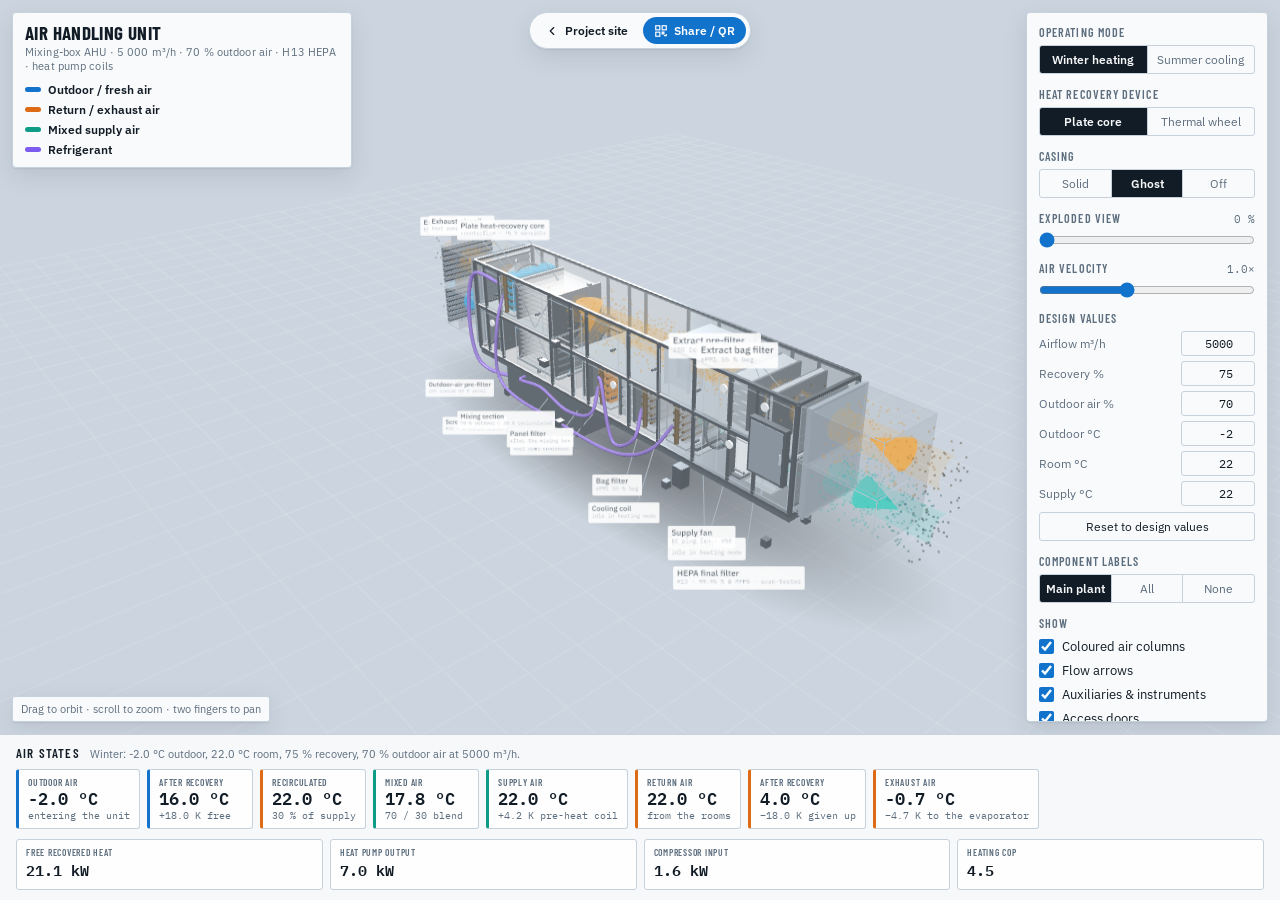
==== simulators/ahu.html @ f68e96e2 "Add project website with three interactive HVAC 3D simulators - Landing page with 3D hero, interacti" ====
<!doctype html><html><head><meta charset=utf8><meta name=viewport content="width=device-width,initial-scale=1,viewport-fit=cover"><style>:root{color-scheme:light;box-sizing:border-box;padding-top:env(safe-area-inset-top,0px);padding-bottom:env(safe-area-inset-bottom,0px)}html{scroll-padding-top:env(safe-area-inset-top,0px)}body{margin:0;padding:0;font:14px -apple-system,BlinkMacSystemFont,sans-serif;background:#fff;color:#000}img{max-width:100%}[hidden]:not([hidden=until-found i]){display:none!important}</style></head><body>
<title>AHU Airflow Simulator</title>
<link rel="preconnect" href="https://fonts.gstatic.com" crossorigin>
<link rel="stylesheet" href="https://fonts.googleapis.com/css2?family=Barlow+Condensed:wght@500;600;700&family=IBM+Plex+Mono:wght@400;600&family=IBM+Plex+Sans:wght@400;500;600&display=swap">
<style>
/* Layout: full-bleed WebGL stage, floating legend at top-left, collapsible control rail at right,
   air-state strip pinned under the stage. Palette taken from galvanised sheet steel,
   duct-marking blue, duct-marking orange and a mixed-air teal. */
:root{
  --bg:#e9edf2; --panel:rgba(255,255,255,.88); --panel-solid:#f6f8fa;
  --ink:#121c26; --ink-dim:#5d6e7e; --line:#c6d1dc; --line-soft:#dde4ec;
  --fresh:#1273cc; --return:#dd6a14; --mix:#0f9c86; --refrig:#7c5cf0;
  --scene:#ccd5df; --floor:#b7c3cf; --metal:#9aaab9; --metal-dark:#6c7c8c; --glass:#aebecd;
  --shadow:0 1px 2px rgba(16,32,48,.08),0 8px 24px rgba(16,32,48,.10);
  --f-disp:"Barlow Condensed",ui-sans-serif,system-ui,sans-serif;
  --f-body:"IBM Plex Sans",ui-sans-serif,system-ui,sans-serif;
  --f-mono:"IBM Plex Mono",ui-monospace,SFMono-Regular,monospace;
}
@media (prefers-color-scheme:dark){:root:not([data-theme="light"]){
  --bg:#080c11; --panel:rgba(18,25,33,.86); --panel-solid:#121a23;
  --ink:#e7eef5; --ink-dim:#8ca0b3; --line:#27333f; --line-soft:#1b242e;
  --fresh:#49aeff; --return:#ff9143; --mix:#2fd6b4; --refrig:#a68bff;
  --scene:#0a1017; --floor:#0f1821; --metal:#55687a; --metal-dark:#39485a; --glass:#4a5e72;
  --shadow:0 1px 2px rgba(0,0,0,.5),0 10px 30px rgba(0,0,0,.45);
  color-scheme:dark;
}}
:root[data-theme="dark"]{
  --bg:#080c11; --panel:rgba(18,25,33,.86); --panel-solid:#121a23;
  --ink:#e7eef5; --ink-dim:#8ca0b3; --line:#27333f; --line-soft:#1b242e;
  --fresh:#49aeff; --return:#ff9143; --mix:#2fd6b4; --refrig:#a68bff;
  --scene:#0a1017; --floor:#0f1821; --metal:#55687a; --metal-dark:#39485a; --glass:#4a5e72;
  --shadow:0 1px 2px rgba(0,0,0,.5),0 10px 30px rgba(0,0,0,.45);
  color-scheme:dark;
}
html,body{height:100%}
body{background:var(--bg);color:var(--ink);font-family:var(--f-body);overflow:hidden}
*{box-sizing:border-box}
button,input,select{font:inherit;color:inherit}

#app{height:100%;display:grid;grid-template-rows:1fr auto;min-height:0}
#stage{position:relative;min-height:0;overflow:hidden}
#scene{display:block;width:100%;height:100%;touch-action:none}

.legend{position:absolute;top:12px;left:12px;max-width:min(58vw,340px);
  background:var(--panel);backdrop-filter:blur(10px);border:1px solid var(--line);
  border-radius:4px;padding:10px 12px;box-shadow:var(--shadow);pointer-events:none}
.legend h1{margin:0 0 2px;font-family:var(--f-disp);font-weight:700;font-size:19px;
  letter-spacing:.02em;text-transform:uppercase;text-wrap:balance;line-height:1.05}
.legend .sub{margin:0 0 9px;font-size:11px;color:var(--ink-dim);letter-spacing:.01em}
.keys{display:grid;gap:5px}
.key{display:flex;align-items:center;gap:7px;font-size:11.5px}
.sw{width:16px;height:5px;border-radius:3px;flex:none}
.key b{font-weight:600}

.rail{position:absolute;top:12px;right:12px;width:242px;max-height:calc(100% - 24px);
  overflow-y:auto;background:var(--panel);backdrop-filter:blur(10px);
  border:1px solid var(--line);border-radius:4px;box-shadow:var(--shadow);
  padding:12px;display:grid;gap:13px;align-content:start}
.grp{display:grid;gap:6px;min-width:0}
.grp>label,.lbl{font-family:var(--f-disp);font-size:12px;font-weight:600;letter-spacing:.09em;
  text-transform:uppercase;color:var(--ink-dim)}
.seg{display:flex;border:1px solid var(--line);border-radius:3px;overflow:hidden}
.seg button{flex:1 1 0;min-width:0;background:transparent;border:0;border-right:1px solid var(--line);
  padding:6px 4px;font-size:11.5px;cursor:pointer;color:var(--ink-dim);transition:background .15s,color .15s}
.seg button:last-child{border-right:0}
.seg button[aria-pressed="true"]{background:var(--ink);color:var(--panel-solid);font-weight:600}
.seg button:hover:not([aria-pressed="true"]){background:var(--line-soft)}
.checks{display:grid;gap:4px}
.chk{display:flex;align-items:center;gap:8px;font-size:12.5px;cursor:pointer;padding:2px 0}
.chk input{accent-color:var(--fresh);width:15px;height:15px;margin:0}
input[type=range]{width:100%;accent-color:var(--fresh);margin:0}
.row{display:flex;justify-content:space-between;align-items:baseline;gap:8px}
.row .val{font-family:var(--f-mono);font-size:11px;color:var(--ink-dim);font-variant-numeric:tabular-nums}
.btns{display:flex;gap:6px}
.btn{flex:1;background:transparent;border:1px solid var(--line);border-radius:3px;
  padding:7px 6px;font-size:12px;cursor:pointer;transition:background .15s}
.btn:hover{background:var(--line-soft)}
.btn.primary{background:var(--ink);color:var(--panel-solid);border-color:var(--ink);font-weight:600}
:focus-visible{outline:2px solid var(--fresh);outline-offset:2px}

.railToggle{position:absolute;top:12px;right:12px;display:none;z-index:3;
  background:var(--panel);border:1px solid var(--line);border-radius:3px;padding:8px 11px;
  font-family:var(--f-disp);font-size:13px;font-weight:600;letter-spacing:.07em;
  text-transform:uppercase;cursor:pointer;box-shadow:var(--shadow)}

.strip{border-top:1px solid var(--line);background:var(--panel-solid);
  padding:10px 16px calc(10px + env(safe-area-inset-bottom,0px));display:grid;gap:8px}
.striphead{display:flex;align-items:baseline;gap:10px;flex-wrap:wrap}
.striphead h2{margin:0;font-family:var(--f-disp);font-size:13px;font-weight:600;
  letter-spacing:.09em;text-transform:uppercase}
.striphead p{margin:0;font-size:11px;color:var(--ink-dim)}
.stations{display:flex;gap:7px;overflow-x:auto;padding-bottom:2px}
.st{flex:0 0 auto;min-width:106px;border:1px solid var(--line);border-radius:3px;
  padding:6px 9px;background:var(--panel);border-left-width:3px}
.st .n{font-size:9.5px;letter-spacing:.08em;text-transform:uppercase;color:var(--ink-dim);
  font-family:var(--f-disp);font-weight:600}
.st .t{font-family:var(--f-mono);font-size:17px;font-weight:600;font-variant-numeric:tabular-nums;
  line-height:1.25}
.st .d{font-size:10px;color:var(--ink-dim);font-family:var(--f-mono)}
.st.f{border-left-color:var(--fresh)}
.st.r{border-left-color:var(--return)}
.st.m{border-left-color:var(--mix)}
.kpis{display:flex;gap:7px;flex-wrap:wrap}
.kpi{flex:1 1 118px;border:1px solid var(--line);border-radius:3px;padding:6px 9px;background:var(--panel)}
.kpi .n{font-size:9.5px;letter-spacing:.08em;text-transform:uppercase;color:var(--ink-dim);
  font-family:var(--f-disp);font-weight:600}
.kpi .v{font-family:var(--f-mono);font-size:15px;font-weight:600;font-variant-numeric:tabular-nums}

.nums{display:grid;gap:5px}
.num{display:flex;align-items:center;justify-content:space-between;gap:8px;font-size:12px}
.num label{color:var(--ink-dim);min-width:0;flex:1 1 auto}
.num input{width:74px;flex:none;text-align:right;background:transparent;
  border:1px solid var(--line);border-radius:3px;padding:4px 6px;
  font-family:var(--f-mono);font-size:11.5px;font-variant-numeric:tabular-nums}
.num input:focus{border-color:var(--fresh)}
.reset{width:100%;background:transparent;border:1px solid var(--line);border-radius:3px;
  padding:6px;font-size:11.5px;cursor:pointer}
.reset:hover{background:var(--line-soft)}
.edited .v,.edited .t{color:var(--fresh)}
.hint{position:absolute;left:12px;bottom:12px;font-size:10.5px;color:var(--ink-dim);
  background:var(--panel);border:1px solid var(--line);border-radius:3px;padding:5px 8px;
  pointer-events:none;box-shadow:var(--shadow)}

@media (max-width:760px){
  .rail{top:auto;bottom:0;left:0;right:0;width:auto;max-height:62%;border-radius:4px 4px 0 0;
    border-left:0;border-right:0;border-bottom:0}
  .railToggle{display:block}
  .legend{max-width:calc(100% - 118px);padding:8px 10px}
  .legend h1{font-size:16px} .legend .sub{margin-bottom:7px}
  .hint{display:none}
  .st{min-width:94px}
}
@media (prefers-reduced-motion:reduce){*{transition:none!important}}
</style>

<div id="app">
  <div id="stage">
    <canvas id="scene"></canvas>

    <div class="legend">
      <h1>Air handling unit</h1>
      <p class="sub">Mixing-box AHU · 5 000 m³/h · 70 % outdoor air · H13 HEPA · heat pump coils</p>
      <div class="keys">
        <div class="key"><span class="sw" style="background:var(--fresh)"></span><b>Outdoor / fresh air</b></div>
        <div class="key"><span class="sw" style="background:var(--return)"></span><b>Return / exhaust air</b></div>
        <div class="key"><span class="sw" style="background:var(--mix)"></span><b>Mixed supply air</b></div>
        <div class="key"><span class="sw" style="background:var(--refrig)"></span><b>Refrigerant</b></div>
      </div>
    </div>

    <button class="railToggle" id="railToggle" aria-expanded="false" aria-controls="rail">Controls</button>

    <aside class="rail" id="rail">
      <div class="grp">
        <span class="lbl">Operating mode</span>
        <div class="seg" id="segSeason">
          <button data-v="winter" aria-pressed="true">Winter heating</button>
          <button data-v="summer" aria-pressed="false">Summer cooling</button>
        </div>
      </div>

      <div class="grp">
        <span class="lbl">Heat recovery device</span>
        <div class="seg" id="segHrv">
          <button data-v="plate" aria-pressed="true">Plate core</button>
          <button data-v="wheel" aria-pressed="false">Thermal wheel</button>
        </div>
      </div>

      <div class="grp">
        <span class="lbl">Casing</span>
        <div class="seg" id="segCase">
          <button data-v="solid" aria-pressed="false">Solid</button>
          <button data-v="ghost" aria-pressed="true">Ghost</button>
          <button data-v="off" aria-pressed="false">Off</button>
        </div>
      </div>

      <div class="grp">
        <div class="row"><span class="lbl">Exploded view</span><span class="val" id="valExp">0 %</span></div>
        <input type="range" id="rngExp" min="0" max="100" value="0" step="1" aria-label="Exploded view">
      </div>

      <div class="grp">
        <div class="row"><span class="lbl">Air velocity</span><span class="val" id="valSpd">1.0×</span></div>
        <input type="range" id="rngSpd" min="0" max="250" value="100" step="5" aria-label="Air velocity">
      </div>

      <div class="grp">
        <span class="lbl">Design values</span>
        <div class="nums">
          <div class="num"><label for="inFlow">Airflow m³/h</label><input id="inFlow" type="number" step="100"></div>
          <div class="num"><label for="inEff">Recovery %</label><input id="inEff" type="number" step="1"></div>
          <div class="num"><label for="inOa">Outdoor air %</label><input id="inOa" type="number" step="5"></div>
          <div class="num"><label for="inOat">Outdoor °C</label><input id="inOat" type="number" step="0.5"></div>
          <div class="num"><label for="inRoom">Room °C</label><input id="inRoom" type="number" step="0.5"></div>
          <div class="num"><label for="inSup">Supply °C</label><input id="inSup" type="number" step="0.5"></div>
        </div>
        <button class="reset" id="btnReset">Reset to design values</button>
      </div>

      <div class="grp">
        <span class="lbl">Component labels</span>
        <div class="seg" id="segLabels">
          <button data-v="key" aria-pressed="true">Main plant</button>
          <button data-v="all" aria-pressed="false">All</button>
          <button data-v="off" aria-pressed="false">None</button>
        </div>
      </div>

      <div class="grp">
        <span class="lbl">Show</span>
        <div class="checks">
          <label class="chk"><input type="checkbox" id="cbRibbon" checked> Coloured air columns</label>
          <label class="chk"><input type="checkbox" id="cbArrows" checked> Flow arrows</label>
          <label class="chk"><input type="checkbox" id="cbAux" checked> Auxiliaries &amp; instruments</label>
          <label class="chk"><input type="checkbox" id="cbDoors" checked> Access doors</label>
          <label class="chk"><input type="checkbox" id="cbRefrig" checked> Refrigerant circuit</label>
          <label class="chk"><input type="checkbox" id="cbDucts" checked> Connecting ductwork</label>
          <label class="chk"><input type="checkbox" id="cbSpin" checked> Fans &amp; wheel turning</label>
        </div>
      </div>

      <div class="grp">
        <span class="lbl">View</span>
        <div class="seg" id="segView">
          <button data-v="iso" aria-pressed="true">Iso</button>
          <button data-v="front" aria-pressed="false">Front</button>
          <button data-v="top" aria-pressed="false">Top</button>
        </div>
        <div class="btns">
          <button class="btn primary" id="btnPlay" aria-pressed="true">Pause airflow</button>
        </div>
      </div>
    </aside>

    <div class="hint">Drag to orbit · scroll to zoom · two fingers to pan</div>
  </div>

  <div class="strip">
    <div class="striphead">
      <h2>Air states</h2>
      <p id="caseNote"></p>
    </div>
    <div class="stations" id="stations"></div>
    <div class="kpis" id="kpis"></div>
  </div>
</div>

<script src="../assets/vendor/three.min.js"></script>
<script>
(function(){
"use strict";
if(!window.THREE){document.querySelector('.legend').insertAdjacentHTML('beforeend','<p class="sub" style="margin-top:8px">3D library could not load.</p>');return;}

/* ---------------------------------------------------------------- tokens */
var css = getComputedStyle(document.documentElement);
function tok(n){ return css.getPropertyValue(n).trim(); }
function col(n){ return new THREE.Color(tok(n)); }
var T = {};
function readTokens(){
  css = getComputedStyle(document.documentElement);
  T.fresh=col('--fresh'); T.ret=col('--return'); T.mix=col('--mix'); T.refrig=col('--refrig');
  T.scene=col('--scene'); T.floor=col('--floor'); T.metal=col('--metal');
  T.metalDark=col('--metal-dark'); T.glass=col('--glass'); T.ink=tok('--ink');
  T.panel=tok('--panel-solid'); T.inkDim=tok('--ink-dim');
  T.dark = document.documentElement.getAttribute('data-theme')==='dark' ||
    (document.documentElement.getAttribute('data-theme')!=='light' &&
     window.matchMedia('(prefers-color-scheme:dark)').matches);
}
readTokens();

/* ------------------------------------------------------------- renderer  */
var canvas = document.getElementById('scene');
var stage  = document.getElementById('stage');
var renderer = new THREE.WebGLRenderer({canvas:canvas, antialias:true});
renderer.setPixelRatio(Math.min(2, window.devicePixelRatio||1));
renderer.outputEncoding = THREE.sRGBEncoding;

var scene = new THREE.Scene();
scene.background = T.scene.clone();

var camera = new THREE.PerspectiveCamera(42, 2, 0.1, 500);
var target = new THREE.Vector3(0, -0.4, 0);
var cam = {theta:0.84, phi:1.12, r:42};
var camGoal = {theta:0.84, phi:1.12, r:42};
function placeCamera(){
  var sp=Math.sin(cam.phi);
  camera.position.set(target.x+cam.r*sp*Math.sin(cam.theta),
                      target.y+cam.r*Math.cos(cam.phi),
                      target.z+cam.r*sp*Math.cos(cam.theta));
  camera.lookAt(target);
}

/* ---------------------------------------------------------------- lights */
var hemi=new THREE.HemisphereLight(0xffffff,0x404a55,0.85); scene.add(hemi);
var key =new THREE.DirectionalLight(0xffffff,0.75); key.position.set(10,15,12); scene.add(key);
var fill=new THREE.DirectionalLight(0xffffff,0.30); fill.position.set(-12,6,-9); scene.add(fill);
function tuneLights(){
  hemi.intensity=T.dark?0.50:0.85; key.intensity=T.dark?0.55:0.75; fill.intensity=T.dark?0.26:0.30;
}
tuneLights();

/* ------------------------------------------------------------- materials */
function std(c,o){ o=o||{}; return new THREE.MeshStandardMaterial({
  color:c, metalness:o.m!==undefined?o.m:0.55, roughness:o.r!==undefined?o.r:0.45,
  transparent:!!o.t, opacity:o.o!==undefined?o.o:1, side:o.side||THREE.FrontSide,
  depthWrite:o.dw!==undefined?o.dw:true, emissive:o.e||0x000000,
  emissiveIntensity:o.ei!==undefined?o.ei:1});}

var M = {
  panel : std(T.metal.clone(), {m:0.62,r:0.34,t:true,o:0.22,side:THREE.DoubleSide,dw:false}),
  frame : std(T.metalDark.clone(), {m:0.75,r:0.32}),
  inner : std(T.metal.clone(), {m:0.40,r:0.60,side:THREE.DoubleSide}),
  copper: std(new THREE.Color('#b9712f'), {m:0.9,r:0.3}),
  fin   : std(new THREE.Color('#aab6c0'), {m:0.5,r:0.55,t:true,o:0.85,side:THREE.DoubleSide}),
  coilHot : std(new THREE.Color('#d9541a'), {m:0.35,r:0.5,e:0x5a1d00,ei:0.75,t:true,o:0.78,side:THREE.DoubleSide}),
  coilCold: std(new THREE.Color('#1878cf'), {m:0.35,r:0.5,e:0x001f3d,ei:0.75,t:true,o:0.78,side:THREE.DoubleSide}),
  coilIdle: std(new THREE.Color('#8e9aa6'), {m:0.4,r:0.6,t:true,o:0.45,side:THREE.DoubleSide}),
  filter: std(new THREE.Color('#8e9aa6'), {m:0.1,r:0.9}),
  duct  : std(T.metal.clone(), {m:0.5,r:0.5,t:true,o:0.16,side:THREE.DoubleSide,dw:false}),
  refrig: std(T.refrig.clone(), {m:0.6,r:0.35,e:0x150a30,ei:0.5}),
  base  : std(T.metalDark.clone(), {m:0.7,r:0.4})
};

/* ------------------------------------------------------------- envelope  */
var unit=new THREE.Group(); scene.add(unit);
var explodables=[], labels=[], casingParts=[], spinners=[];
var L=20.0, H=4.6, D=3.4;
var X0=-L/2, X1=L/2, Y0=-H/2, Y1=H/2, Z0=-D/2, Z1=D/2;
var YS=-1.12, YE=1.12;          // supply deck / extract deck centre lines
var MIXX=-3.4;                  // where return air drops into the mixing box

function box(w,h,d,mat){ return new THREE.Mesh(new THREE.BoxGeometry(w,h,d), mat); }
function at(o,x,y,z){ o.position.set(x,y,z); return o; }

(function frame(){
  var t=0.14, g=new THREE.Group();
  function bar(w,h,d,x,y,z){ g.add(at(box(w,h,d,M.frame),x,y,z)); }
  [[Y0,Z0],[Y0,Z1],[Y1,Z0],[Y1,Z1]].forEach(function(p){ bar(L,t,t,0,p[0],p[1]); });
  [[X0,Z0],[X0,Z1],[X1,Z0],[X1,Z1]].forEach(function(p){ bar(t,H,t,p[0],0,p[1]); });
  [[X0,Y0],[X0,Y1],[X1,Y0],[X1,Y1]].forEach(function(p){ bar(t,t,D,p[0],p[1],0); });
  [-9.2,-8.0,-4.1,-2.6,-1.5,1.2,3.0,5.0,6.9,8.2].forEach(function(x){
    bar(t*0.8,H,t*0.8,x,0,Z0); bar(t*0.8,H,t*0.8,x,0,Z1);
  });
  bar(L,t,t,0,0,Z0); bar(L,t,t,0,0,Z1);
  unit.add(g);
})();

function panel(w,h,d,x,y,z,dir){
  var m=box(w,h,d,M.panel.clone()); at(m,x,y,z);
  unit.add(m); casingParts.push(m);
  explodables.push({obj:m, dir:dir.clone(), base:m.position.clone(), scale:3.6});
}
panel(L,H,0.06, 0,0,Z1, new THREE.Vector3(0,0,1));
panel(L,H,0.06, 0,0,Z0, new THREE.Vector3(0,0,-1));
panel(L,0.06,D, 0,Y1,0, new THREE.Vector3(0,1,0));
panel(L,0.06,D, 0,Y0,0, new THREE.Vector3(0,-1,0));

/* deck divider, with an opening at the mixing box */
(function(){
  var g=new THREE.Group();
  g.add(at(box(L/2+MIXX-0.75-0.15,0.09,D-0.3,M.inner), (X0+(MIXX-0.75))/2, 0, 0));
  g.add(at(box(X1-(MIXX+0.75)-0.15,0.09,D-0.3,M.inner), ((MIXX+0.75)+X1)/2, 0, 0));
  unit.add(g);
})();

/* --- base / machine compartment --- */
(function(){
  var g=new THREE.Group();
  g.add(at(box(L,0.30,D,M.base),0,Y0-0.17,0));
  g.add(at(box(5.8,1.70,D-0.4,M.base.clone()),-5.2,Y0-1.20,0));
  var comp=new THREE.Mesh(new THREE.CylinderGeometry(0.52,0.52,1.25,28), M.frame);
  at(comp,-6.2,Y0-1.15,0.35); g.add(comp);
  g.add(at(new THREE.Mesh(new THREE.CylinderGeometry(0.56,0.56,0.16,28),M.base),-6.2,Y0-0.48,0.35));
  g.add(at(box(0.9,0.26,0.26,M.refrig),-4.2,Y0-0.55,0.8));
  [-8.6,-3.0,3.0,8.6].forEach(function(x){
    [Z0+0.5,Z1-0.5].forEach(function(z){ g.add(at(box(0.3,0.34,0.3,M.frame),x,Y0-2.2,z)); });
  });
  unit.add(g);
  labels.push({text:'Scroll compressor', sub:'R32 · inverter driven',
    anchor:new THREE.Vector3(-6.2,Y0-1.15,0.35), off:new THREE.Vector3(-1.0,-1.0,1.6)});
  labels.push({text:'4-way reversing valve', sub:'heating ⇄ cooling', tier:'aux',
    anchor:new THREE.Vector3(-4.2,Y0-0.55,0.8), off:new THREE.Vector3(1.9,-1.2,1.4)});
})();

/* --- filtration --- */
function preFilter(x,y,label,sub,tier){
  var g=new THREE.Group();
  g.add(at(box(0.09,2.05,D-0.45,M.frame),x-0.14,y,0));
  for(var i=0;i<13;i++){
    var p=at(box(0.22,0.17,D-0.6,M.filter),x,y-0.96+i*0.16,0);
    p.rotation.z=(i%2?1:-1)*0.52; g.add(p);
  }
  g.add(at(box(0.09,2.05,D-0.45,M.frame),x+0.14,y,0));
  unit.add(g);
  explodables.push({obj:g, dir:new THREE.Vector3(0,y>0?1:-1,0.4).normalize(), base:new THREE.Vector3(0,0,0), scale:3.1});
  labels.push({text:label, sub:sub||'ISO Coarse 60 % panel', tier:tier,
    anchor:new THREE.Vector3(x,y,0), off:new THREE.Vector3(-0.6,y>0?1.5:-1.5,1.6)});
}
function bagFilter(x,y,label){
  var g=new THREE.Group();
  g.add(at(box(0.16,2.0,D-0.5,M.frame),x,y,0));
  for(var i=0;i<9;i++){
    var p=at(box(0.80,0.20,D-0.6,M.filter),x+0.48,y-0.88+i*0.22,0);
    p.rotation.z=(i%2?1:-1)*0.14; g.add(p);
  }
  g.add(at(box(0.10,2.0,D-0.5,M.frame),x+0.92,y,0));
  unit.add(g);
  explodables.push({obj:g, dir:new THREE.Vector3(0,y>0?1:-1,0.35).normalize(), base:new THREE.Vector3(0,0,0), scale:2.6});
  labels.push({text:label, sub:'ePM1 55 % bag',
    anchor:new THREE.Vector3(x+0.45,y,0), off:new THREE.Vector3(0.7,y>0?1.5:-1.5,1.6)});
}
function hepaFilter(x,y,label){
  var g=new THREE.Group();
  g.add(at(box(0.10,2.10,D-0.40,M.frame),x-0.18,y,0));          // gasketed holding frame
  var pm=std(new THREE.Color('#cfd6dc'),{m:0.1,r:0.9,t:true,o:0.95,side:THREE.DoubleSide});
  for(var i=0;i<26;i++) g.add(at(box(0.40,1.86,0.025,pm),x+0.12,y,-1.30+i*0.104));
  g.add(at(box(0.46,0.08,D-0.45,M.frame),x+0.12,y+0.96,0));
  g.add(at(box(0.46,0.08,D-0.45,M.frame),x+0.12,y-0.96,0));
  [-1,1].forEach(function(s){
    [-1,1].forEach(function(t){
      var c=new THREE.Mesh(new THREE.CylinderGeometry(0.05,0.05,0.5,10),M.frame);
      c.rotation.z=Math.PI/2; at(c,x+0.12,y+s*0.78,t*1.28); g.add(c);   // clamping screws
    });
  });
  unit.add(g);
  explodables.push({obj:g, dir:new THREE.Vector3(0,-1,0.45).normalize(), base:new THREE.Vector3(0,0,0), scale:2.8});
  labels.push({text:label, sub:'H13 · 99.95 % @ MPPS · scan-tested',
    anchor:new THREE.Vector3(x+0.1,y,0), off:new THREE.Vector3(0.9,-2.0,1.5)});
}

preFilter(-8.7, YS, 'Outdoor-air pre-filter');
preFilter(-2.0, YS, 'Panel filter', 'after the mixing box');
bagFilter( 0.3, YS, 'Bag filter');
hepaFilter( 7.0, YS, 'HEPA final filter');
preFilter( 8.6, YE, 'Extract pre-filter');
bagFilter( 6.6, YE, 'Extract bag filter');

/* --- heat recovery: plate core or thermal wheel --- */
var HRVX=-5.7;
var plateHX=new THREE.Group();
(function(){
  var w=2.8,h=4.0,d=D-0.6;
  plateHX.add(at(box(w,h,d,std(T.glass.clone(),{m:0.3,r:0.6,t:true,o:0.14,side:THREE.DoubleSide,dw:false})),0,0,0));
  var pm=std(T.glass.clone(),{m:0.6,r:0.35,t:true,o:0.5,side:THREE.DoubleSide});
  for(var i=0;i<17;i++) plateHX.add(at(box(w-0.1,0.035,d-0.1,pm),0,-1.85+i*0.2313,0));
  [-1,1].forEach(function(s){ plateHX.add(at(box(0.10,h,d,M.frame),s*(w/2),0,0)); });
  // diagonal stiffeners on the front face, as drawn on a crossflow core
  var dm=new THREE.LineBasicMaterial({color:T.metalDark.clone(),transparent:true,opacity:0.75});
  [[-1,1],[1,1]].forEach(function(s){
    var gg=new THREE.BufferGeometry().setFromPoints([
      new THREE.Vector3(-w/2*s[0],-h/2,d/2+0.02), new THREE.Vector3(w/2*s[0],h/2,d/2+0.02)]);
    plateHX.add(new THREE.Line(gg,dm));
  });
  plateHX.add(at(box(w+0.4,0.12,d,M.inner),0,-2.08,0));
  plateHX.add(at(new THREE.Mesh(new THREE.CylinderGeometry(0.09,0.09,1.5,14),M.frame),0,-2.8,Z1-0.4));
  plateHX.position.x=HRVX;
  unit.add(plateHX);
  explodables.push({obj:plateHX, dir:new THREE.Vector3(0,0,1), base:new THREE.Vector3(HRVX,0,0), scale:3.2});
})();

var wheel=new THREE.Group();
(function(){
  var rotor=new THREE.Group();
  var core=new THREE.Mesh(new THREE.CylinderGeometry(2.0,2.0,0.55,56,1,true),
    std(T.metal.clone(),{m:0.6,r:0.45,t:true,o:0.5,side:THREE.DoubleSide}));
  core.rotation.z=Math.PI/2; rotor.add(core);
  var sm=std(T.metal.clone(),{m:0.7,r:0.35,t:true,o:0.75,side:THREE.DoubleSide});
  for(var i=0;i<28;i++){
    var s=box(0.5,2.0,0.035,sm);
    s.position.set(0, Math.cos(i/28*Math.PI*2)*1.0, Math.sin(i/28*Math.PI*2)*1.0);
    s.rotation.x=-i/28*Math.PI*2; rotor.add(s);
  }
  var rim=new THREE.Mesh(new THREE.TorusGeometry(2.0,0.07,10,56),M.frame);
  rim.rotation.y=Math.PI/2; rotor.add(rim);
  wheel.add(rotor);
  spinners.push({obj:rotor, axis:'x', rate:0.55});
  wheel.add(at(box(0.9,4.3,D-0.5,std(T.glass.clone(),{m:0.3,r:0.6,t:true,o:0.12,side:THREE.DoubleSide,dw:false})),0,0,0));
  var mot=new THREE.Mesh(new THREE.CylinderGeometry(0.22,0.22,0.5,18),M.frame);
  mot.rotation.z=Math.PI/2; at(mot,0,-2.35,0.9); wheel.add(mot);
  wheel.position.x=HRVX; wheel.visible=false; unit.add(wheel);
  explodables.push({obj:wheel, dir:new THREE.Vector3(0,0,1), base:new THREE.Vector3(HRVX,0,0), scale:3.2});
})();
var hrvLabel={text:'Plate heat-recovery core', sub:'counterflow · 75 % sensible',
  anchor:new THREE.Vector3(HRVX,2.1,0), off:new THREE.Vector3(0,1.5,1.4)};
labels.push(hrvLabel);

/* --- mixing section --- */
(function(){
  var g=new THREE.Group();
  var bm=std(T.metalDark.clone(),{m:0.7,r:0.4,side:THREE.DoubleSide});
  // recirculation damper sitting in the divider opening
  for(var i=0;i<5;i++){
    var b=box(0.26,0.05,D-0.9,bm); at(b,MIXX-0.55+i*0.28,0,0); b.rotation.z=0.0;
    b.rotation.x=0.7; g.add(b);
  }
  g.add(at(box(1.5,0.1,0.1,M.frame),MIXX,0,(D-0.9)/2));
  g.add(at(box(1.5,0.1,0.1,M.frame),MIXX,0,-(D-0.9)/2));
  // outdoor-air damper on the mixing-box inlet face
  for(var j=0;j<5;j++){
    var c=box(0.05,0.30,D-0.9,bm); at(c,MIXX-0.9,YS-0.7+j*0.36,0); c.rotation.z=0.78; g.add(c);
  }
  // mixing baffles
  var vm=std(T.glass.clone(),{m:0.4,r:0.6,t:true,o:0.4,side:THREE.DoubleSide});
  g.add(at(box(0.06,1.1,D-0.8,vm),MIXX+0.2,YS+0.45,0));
  g.add(at(box(0.06,1.1,D-0.8,vm),MIXX+0.55,YS-0.45,0));
  // damper actuators outside the skin
  g.add(at(box(0.3,0.3,0.3,M.frame),MIXX,0.15,Z1+0.25));
  g.add(at(box(0.3,0.3,0.3,M.frame),MIXX-0.9,YS,Z1+0.25));
  unit.add(g);
  explodables.push({obj:g, dir:new THREE.Vector3(0,-0.5,1).normalize(), base:new THREE.Vector3(0,0,0), scale:2.4});
  labels.push({text:'Mixing section', sub:'70 % outdoor / 30 % recirculated',
    anchor:new THREE.Vector3(MIXX,YS+0.6,0), off:new THREE.Vector3(-1.4,-2.0,1.5)});
})();

/* --- coils --- */
function coil(x,y,id,z,sz,host){
  z=z||0; sz=sz||1; host=host||unit;
  var g=new THREE.Group();
  var fins=new THREE.InstancedMesh(new THREE.BoxGeometry(0.80,1.75,0.02), M.fin, 26);
  var mtx=new THREE.Matrix4();
  for(var i=0;i<26;i++){ mtx.makeTranslation(0,0,(-1.25+i*0.1)*sz); fins.setMatrixAt(i,mtx); }
  g.add(fins); g.userData.fins=fins;
  for(var cx=0;cx<3;cx++) for(var cy=0;cy<5;cy++){
    var t=new THREE.Mesh(new THREE.CylinderGeometry(0.055,0.055,2.7*sz,10),M.copper);
    t.rotation.x=Math.PI/2; at(t,-0.26+cx*0.26,-0.7+cy*0.35,0); g.add(t);
  }
  g.add(at(new THREE.Mesh(new THREE.CylinderGeometry(0.1,0.1,1.9,14),M.copper),0,0,1.42*sz));
  g.add(at(box(1.1,1.95,(D-0.5)*sz,std(T.glass.clone(),{m:0.3,r:0.6,t:true,o:0.1,side:THREE.DoubleSide,dw:false})),0,0,0));
  g.add(at(box(1.2,0.08,(D-0.5)*sz,M.inner),0,-1.0,0));
  g.userData.id=id;
  g.position.set(x,y,z);
  host.add(g);
  explodables.push({obj:g, dir:new THREE.Vector3(0,y>0?1:-1,0.5).normalize(),
    base:new THREE.Vector3(x,y,z), scale:2.4});
  return g;
}
var coilPreheat = coil(-0.9, YS, 'preheat');
var coilCooling = coil( 1.9, YS, 'cooling');
var coilReheat  = coil( 3.8, YS, 'reheat');
var coilExtract = coil(-7.9, YE, 'extract');
var lblPre ={text:'Pre-heat coil', sub:'heat pump condenser',
  anchor:new THREE.Vector3(-0.9,YS,0), off:new THREE.Vector3(-1.4,-1.9,1.4)};
var lblCool={text:'Cooling coil', sub:'idle in heating mode',
  anchor:new THREE.Vector3(1.9,YS,0), off:new THREE.Vector3(0.1,-2.3,1.4)};
var lblRe  ={text:'Reheat coil', sub:'idle in heating mode',
  anchor:new THREE.Vector3(3.8,YS,0), off:new THREE.Vector3(1.6,-1.9,1.4)};
var lblExt ={text:'Exhaust-air coil', sub:'heat pump evaporator',
  anchor:new THREE.Vector3(-7.9,YE,0), off:new THREE.Vector3(-0.6,1.7,1.4)};
labels.push(lblPre,lblCool,lblRe,lblExt);

/* --- fans --- */
function fan(x,y,dirSign,label){
  var g=new THREE.Group(), rotor=new THREE.Group();
  var hub=new THREE.Mesh(new THREE.CylinderGeometry(0.27,0.27,0.52,20),M.frame);
  hub.rotation.z=Math.PI/2; rotor.add(hub);
  var bm=std(T.metal.clone(),{m:0.65,r:0.35,side:THREE.DoubleSide});
  for(var i=0;i<9;i++){
    var a=i/9*Math.PI*2, b=box(0.26,0.92,0.07,bm);
    b.position.set(0, Math.cos(a)*0.64, Math.sin(a)*0.64);
    b.rotation.x=-a; b.rotateY(0.55*dirSign); rotor.add(b);
  }
  at(rotor,x,y,0); g.add(rotor);
  spinners.push({obj:rotor, axis:'x', rate:dirSign*5.2});
  var cone=new THREE.Mesh(new THREE.CylinderGeometry(1.08,0.78,0.5,28,1,true),
    std(T.metal.clone(),{m:0.6,r:0.4,t:true,o:0.4,side:THREE.DoubleSide}));
  cone.rotation.z=Math.PI/2; at(cone,x-dirSign*0.55,y,0); g.add(cone);
  var ring=new THREE.Mesh(new THREE.TorusGeometry(1.08,0.05,8,32),M.frame);
  ring.rotation.y=Math.PI/2; at(ring,x-dirSign*0.8,y,0); g.add(ring);
  g.add(at(box(0.5,0.42,0.42,M.frame),x+dirSign*0.45,y,0));
  g.add(at(box(1.9,0.1,0.1,M.frame),x,y-0.98,0));
  unit.add(g);
  explodables.push({obj:g, dir:new THREE.Vector3(dirSign*0.6,y>0?0.8:-0.8,0.3).normalize(), base:new THREE.Vector3(0,0,0), scale:2.6});
  labels.push({text:label, sub:'EC plug fan · VSD',
    anchor:new THREE.Vector3(x,y,0), off:new THREE.Vector3(dirSign*0.5,y>0?1.6:-1.6,1.5)});
}
fan( 5.9, YS,  1, 'Supply fan');
fan(-8.9, YE, -1, 'Exhaust fan');

/* --- dampers on the four openings --- */
function damper(x,y,label,sub){
  var g=new THREE.Group();
  var bm=std(T.metalDark.clone(),{m:0.7,r:0.4,side:THREE.DoubleSide});
  for(var i=0;i<6;i++){
    var b=box(0.06,0.30,D-0.7,bm); at(b,x,y-0.80+i*0.32,0); b.rotation.z=0.55; g.add(b);
  }
  g.add(at(box(0.12,0.10,D-0.6,M.frame),x,y+1.0,0));
  g.add(at(box(0.12,0.10,D-0.6,M.frame),x,y-1.0,0));
  unit.add(g);
  labels.push({text:label, sub:sub, tier:'aux',
    anchor:new THREE.Vector3(x,y,0), off:new THREE.Vector3(x<0?-1.7:1.7,y>0?1.3:-1.3,1.2)});
}
damper(X0+0.2, YS, 'Outdoor air intake', 'motorised damper');
damper(X0+0.2, YE, 'Exhaust air outlet', 'motorised damper');
damper(X1-0.2, YS, 'Supply air to building', 'duct connection');
damper(X1-0.2, YE, 'Return air from building', 'duct connection');

/* --- ductwork --- */
var ducts=new THREE.Group();
[[-1,YS],[-1,YE],[1,YS],[1,YE]].forEach(function(p){
  var d=box(3.4,2.1,D-0.4,M.duct); at(d,p[0]*(L/2+1.7),p[1],0); ducts.add(d);
  var e=new THREE.LineSegments(new THREE.EdgesGeometry(d.geometry),
    new THREE.LineBasicMaterial({color:T.metalDark.clone(),transparent:true,opacity:0.55}));
  e.position.copy(d.position); ducts.add(e);
});
unit.add(ducts);

/* --- auxiliaries --- */
var aux=new THREE.Group(); unit.add(aux);
var doors=new THREE.Group(); unit.add(doors);

(function eliminator(){
  var g=new THREE.Group();
  var bm=std(T.glass.clone(),{m:0.4,r:0.5,t:true,o:0.62,side:THREE.DoubleSide});
  for(var i=0;i<12;i++){
    var b=box(0.30,1.80,0.05,bm); at(b,2.9,YS,-1.32+i*0.24);
    b.rotation.y=(i%2?0.55:-0.55); g.add(b);
  }
  g.add(at(box(0.44,0.07,D-0.5,M.inner),2.9,YS-0.96,0));
  aux.add(g);
  explodables.push({obj:g,dir:new THREE.Vector3(0,-1,0.4).normalize(),base:new THREE.Vector3(0,0,0),scale:2.2});
  labels.push({text:'Droplet eliminator',sub:'carry-over protection',tier:'aux',
    anchor:new THREE.Vector3(2.9,YS,0),off:new THREE.Vector3(-0.2,-2.4,1.2)});
})();

(function humidifier(){
  var g=new THREE.Group();
  var hm=std(new THREE.Color('#9fb6c7'),{m:0.85,r:0.28});
  for(var i=0;i<3;i++) g.add(at(new THREE.Mesh(new THREE.CylinderGeometry(0.055,0.055,1.65,10),hm),4.8,YS+0.05,-0.9+i*0.9));
  g.add(at(box(0.14,0.14,D-0.7,hm),4.8,YS-0.82,0));
  g.add(at(box(0.52,0.92,0.46,M.frame),4.8,Y0-0.55,Z1+0.42));
  g.add(at(box(0.56,0.07,D-0.5,M.inner),4.8,YS-0.95,0));
  aux.add(g);
  labels.push({text:'Steam humidifier',sub:'lance bank + drip tray',tier:'aux',
    anchor:new THREE.Vector3(4.8,YS,0),off:new THREE.Vector3(1.9,-2.2,1.0)});
})();

function attenuator(x,y,label){
  var g=new THREE.Group();
  var sm=std(T.metal.clone(),{m:0.25,r:0.85,t:true,o:0.55,side:THREE.DoubleSide});
  for(var i=0;i<4;i++) g.add(at(box(1.30,1.86,0.22,sm),x,y,-1.05+i*0.70));
  g.add(at(box(1.34,0.07,D-0.5,M.inner),x,y+(y>0?0.98:-0.98),0));
  aux.add(g);
  explodables.push({obj:g,dir:new THREE.Vector3(x>0?1:-1,0,0.3).normalize(),base:new THREE.Vector3(0,0,0),scale:2.4});
  labels.push({text:label,sub:'splitter attenuator',tier:'aux',
    anchor:new THREE.Vector3(x,y,0),off:new THREE.Vector3(x>0?1.5:-1.5,y>0?1.5:-1.5,1.2)});
}
attenuator( 8.2, YS, 'Supply attenuator');
attenuator( 3.4, YE, 'Extract attenuator');

(function bypass(){
  var g=new THREE.Group();
  var bm=std(T.metalDark.clone(),{m:0.7,r:0.4,side:THREE.DoubleSide});
  for(var i=0;i<5;i++){
    var b=box(0.05,0.28,D-0.9,bm); at(b,-4.4,YS-0.72+i*0.36,0); b.rotation.z=0.78; g.add(b);
  }
  g.add(at(box(0.10,0.10,D-0.8,M.frame),-4.4,YS+0.95,0));
  g.add(at(box(0.10,0.10,D-0.8,M.frame),-4.4,YS-0.95,0));
  g.add(at(box(0.3,0.3,0.3,M.frame),-4.4,YS,Z1+0.25));
  aux.add(g);
  labels.push({text:'Recovery bypass damper',sub:'free cooling + frost control',tier:'aux',
    anchor:new THREE.Vector3(-4.4,YS,0),off:new THREE.Vector3(-2.3,-2.1,1.2)});
})();

function sensor(x,y,z,text,sub){
  var g=new THREE.Group();
  g.add(at(box(0.17,0.28,0.17,M.frame),x,y,z));
  g.add(at(new THREE.Mesh(new THREE.CylinderGeometry(0.03,0.03,0.8,8),M.frame),x,y-0.5,z));
  aux.add(g);
  labels.push({text:text,sub:sub,tier:'aux',anchor:new THREE.Vector3(x,y,z),
    off:new THREE.Vector3(0,y>0?1.3:-1.4,1.1)});
}
sensor( 7.2, YS+0.85, 0.75, 'Supply T + RH', 'cascade control');
sensor( 9.4, YE+0.85, 0.75, 'Return T + RH + CO₂', 'demand-controlled ventilation');
sensor(-9.4, YS+0.85, 0.75, 'Outdoor T + RH', 'changeover + frost');
sensor(-2.3, YS+0.85, -0.75,'Mixed-air sensor', 'damper modulation');
sensor(-4.3, YE+0.85, -0.75,'Frost thermostat', 'exhaust side of core');

(function gauges(){
  var gm=std(new THREE.Color('#d7dde3'),{m:0.2,r:0.7});
  [[-8.7,YS+0.55],[0.3,YS+0.55],[7.0,YS+0.55],[8.6,YE+0.55],[6.6,YE+0.55]].forEach(function(p){
    var d=new THREE.Mesh(new THREE.CylinderGeometry(0.17,0.17,0.08,18),gm);
    d.rotation.x=Math.PI/2; at(d,p[0],p[1],Z1+0.08); aux.add(d);
  });
  labels.push({text:'Filter ΔP gauges',sub:'5 × 0–500 Pa',tier:'aux',
    anchor:new THREE.Vector3(0.3,YS+0.55,Z1+0.08),off:new THREE.Vector3(-0.8,-2.6,1.3)});
})();

(function controlPanel(){
  var g=new THREE.Group();
  g.add(at(box(1.7,2.3,0.26,M.frame),9.0,0.1,Z1+0.22));
  g.add(at(box(1.5,2.1,0.03,std(T.metalDark.clone(),{m:0.4,r:0.6})),9.0,0.1,Z1+0.37));
  g.add(at(new THREE.Mesh(new THREE.CylinderGeometry(0.05,0.05,0.4,10),M.inner),9.7,0.1,Z1+0.4));
  aux.add(g);
  labels.push({text:'Control panel',sub:'BMS + EC fan drives',tier:'aux',
    anchor:new THREE.Vector3(9.0,0.1,Z1+0.3),off:new THREE.Vector3(1.6,1.6,1.0)});
})();

(function weatherLouvres(){
  var bm=std(T.metalDark.clone(),{m:0.6,r:0.5,side:THREE.DoubleSide});
  [YS,YE].forEach(function(y){
    for(var i=0;i<7;i++){
      var b=box(0.22,0.17,D-0.45,bm); at(b,-(L/2+3.35),y-0.82+i*0.27,0);
      b.rotation.z=0.72; ducts.add(b);
    }
    var mesh=new THREE.Mesh(new THREE.PlaneGeometry(2.0,D-0.45),
      std(T.metal.clone(),{m:0.6,r:0.5,t:true,o:0.3,side:THREE.DoubleSide}));
    mesh.rotation.y=Math.PI/2; at(mesh,-(L/2+3.2),y,0); ducts.add(mesh);
  });
  labels.push({text:'Weather louvre + bird mesh',sub:'outdoor and exhaust face',tier:'aux',
    anchor:new THREE.Vector3(-(L/2+3.35),YE,0),off:new THREE.Vector3(-1.2,1.9,1.2)});
  var fm=std(new THREE.Color('#5d6b78'),{m:0.1,r:0.95,t:true,o:0.85,side:THREE.DoubleSide});
  [[-1,YS],[-1,YE],[1,YS],[1,YE]].forEach(function(p){
    for(var k=0;k<3;k++) ducts.add(at(box(0.07,2.2+k*0.06,D-0.3+k*0.05,fm), p[0]*(L/2+0.3+k*0.09), p[1], 0));
  });
})();

(function accessDoors(){
  var dm=new THREE.LineBasicMaterial({color:T.metalDark.clone(),transparent:true,opacity:0.8});
  function door(x,y,w){
    var g=new THREE.BufferGeometry().setFromPoints([
      new THREE.Vector3(x-w/2,y-0.95,Z1+0.05), new THREE.Vector3(x+w/2,y-0.95,Z1+0.05),
      new THREE.Vector3(x+w/2,y+0.95,Z1+0.05), new THREE.Vector3(x-w/2,y+0.95,Z1+0.05),
      new THREE.Vector3(x-w/2,y-0.95,Z1+0.05)]);
    doors.add(new THREE.Line(g,dm));
    var h1=new THREE.Mesh(new THREE.CylinderGeometry(0.05,0.05,0.26,10),M.frame);
    h1.rotation.x=Math.PI/2; at(h1,x+w/2-0.22,y,Z1+0.13); doors.add(h1);
  }
  [[-8.6,1.5],[-5.7,2.2],[-3.3,1.9],[-0.6,2.4],[2.1,2.0],[4.6,1.9],[7.5,2.3],[9.3,1.2]]
    .forEach(function(s){ door(s[0],YS,s[1]); door(s[0],YE,s[1]); });
})();

/* --- refrigerant pipework --- */
var refrig=new THREE.Group(), refrigCurves=[];
(function(){
  function run(points,r){
    var cv=new THREE.CatmullRomCurve3(points.map(function(p){return new THREE.Vector3(p[0],p[1],p[2]);}));
    refrig.add(new THREE.Mesh(new THREE.TubeGeometry(cv,72,r||0.075,10,false),M.refrig));
    refrigCurves.push(cv); return cv;
  }
  var zf=Z1+0.35;
  run([[-6.2,Y0-0.45,0.35],[-6.2,Y0-0.30,zf],[-4.6,Y0-0.15,zf],[-2.6,Y0-0.6,zf],[-0.9,YS-1.2,zf],[-0.9,YS,Z1-0.1]]);
  run([[-0.9,YS+0.4,Z1-0.1],[-0.2,YS+0.6,zf],[0.6,Y0-0.9,zf],[1.9,YS-1.3,zf],[1.9,YS,Z1-0.1]]);
  run([[3.8,YS,Z1-0.1],[3.0,YS-1.3,zf],[0.9,Y0-1.3,zf],[-3.2,Y0-1.5,zf],
       [-7.9,Y0-1.0,zf],[-7.9,YE-1.5,zf],[-7.9,YE,Z1-0.1]]);
  run([[-7.9,YE+0.5,Z1-0.1],[-9.6,YE+0.7,zf],[-9.6,Y0-0.6,zf],
       [-7.2,Y0-1.0,0.9],[-6.2,Y0-0.55,0.35]],0.09);
  refrig.add(at(box(0.34,0.34,0.34,M.frame),-3.2,Y0-1.5,zf));
  labels.push({text:'Electronic expansion valve', sub:'superheat control', tier:'aux',
    anchor:new THREE.Vector3(-3.2,Y0-1.5,zf), off:new THREE.Vector3(0.4,-1.1,0.9)});
  unit.add(refrig);
})();

/* --- ground --- */
(function(){
  var cv=document.createElement('canvas'); cv.width=cv.height=256;
  var ctx=cv.getContext('2d');
  var gr=ctx.createRadialGradient(128,128,10,128,128,126);
  gr.addColorStop(0,'rgba(0,0,0,0.42)'); gr.addColorStop(1,'rgba(0,0,0,0)');
  ctx.fillStyle=gr; ctx.fillRect(0,0,256,256);
  var sh=new THREE.Mesh(new THREE.PlaneGeometry(32,11),
    new THREE.MeshBasicMaterial({map:new THREE.CanvasTexture(cv),transparent:true,depthWrite:false}));
  sh.rotation.x=-Math.PI/2; sh.position.set(0,Y0-2.46,0); scene.add(sh);
  var grid=new THREE.GridHelper(96,48,T.floor.clone(),T.floor.clone());
  grid.material.transparent=true; grid.material.opacity=0.35;
  grid.position.y=Y0-2.5; scene.add(grid);
})();

/* --------------------------------------------------------------- labels */
function makeLabelSprite(text,sub){
  var dpr=2,pad=14,fs=30,ss=21,w=0;
  var cv=document.createElement('canvas'),ctx=cv.getContext('2d');
  ctx.font='600 '+fs+'px "IBM Plex Sans", sans-serif'; w=ctx.measureText(text).width;
  ctx.font='400 '+ss+'px "IBM Plex Mono", monospace'; w=Math.max(w,ctx.measureText(sub||'').width);
  var W=Math.ceil(w+pad*2), Hh=sub?Math.ceil(fs+ss+pad*2+6):Math.ceil(fs+pad*2);
  cv.width=W*dpr; cv.height=Hh*dpr; ctx.scale(dpr,dpr);
  ctx.fillStyle=T.dark?'rgba(14,20,27,0.88)':'rgba(255,255,255,0.90)';
  ctx.strokeStyle=T.dark?'rgba(130,155,180,0.45)':'rgba(40,60,80,0.25)';
  ctx.lineWidth=1.5;
  var rr=5;
  ctx.beginPath();
  ctx.moveTo(rr,0); ctx.lineTo(W-rr,0); ctx.quadraticCurveTo(W,0,W,rr);
  ctx.lineTo(W,Hh-rr); ctx.quadraticCurveTo(W,Hh,W-rr,Hh);
  ctx.lineTo(rr,Hh); ctx.quadraticCurveTo(0,Hh,0,Hh-rr);
  ctx.lineTo(0,rr); ctx.quadraticCurveTo(0,0,rr,0); ctx.closePath();
  ctx.fill(); ctx.stroke();
  ctx.fillStyle=T.ink; ctx.textBaseline='top';
  ctx.font='600 '+fs+'px "IBM Plex Sans", sans-serif'; ctx.fillText(text,pad,pad-2);
  if(sub){ ctx.fillStyle=T.inkDim; ctx.font='400 '+ss+'px "IBM Plex Mono", monospace';
    ctx.fillText(sub,pad,pad+fs+2); }
  var sp=new THREE.Sprite(new THREE.SpriteMaterial({map:new THREE.CanvasTexture(cv),
    transparent:true,depthTest:false,depthWrite:false}));
  sp.renderOrder=10; sp.scale.set(W*0.0105,Hh*0.0105,1);
  return sp;
}
var labelGroup=new THREE.Group(); labelGroup.renderOrder=10; scene.add(labelGroup);
var leaderMat=new THREE.LineBasicMaterial({color:T.metalDark.clone(),transparent:true,opacity:0.9});
var labelMode='key';
var REACH=2.0;                       // how far a callout stands off its part
function buildLabels(){
  while(labelGroup.children.length){
    var c=labelGroup.children.pop();
    if(c.material && c.material!==leaderMat){
      if(c.material.map) c.material.map.dispose(); c.material.dispose(); }
    if(c.geometry) c.geometry.dispose();
  }
  if(labelMode==='off') return;
  labels.filter(function(d){ return labelMode==='all' || d.tier!=='aux'; }).forEach(function(d){
    var sp=makeLabelSprite(d.text,d.sub);
    var p=d.anchor.clone().add(d.off.clone().multiplyScalar(REACH));
    sp.position.copy(p); labelGroup.add(sp);
    var knee=d.anchor.clone().lerp(p,0.72);          // elbowed leader reads better
    knee.y=p.y;
    labelGroup.add(new THREE.Line(
      new THREE.BufferGeometry().setFromPoints([d.anchor.clone(),knee,p.clone()]), leaderMat));
    var dot=new THREE.Mesh(new THREE.SphereGeometry(0.085,10,8),
      new THREE.MeshBasicMaterial({color:leaderMat.color}));
    dot.position.copy(d.anchor); dot.renderOrder=9; labelGroup.add(dot);
  });
}
function refreshLabels(){ buildLabels(); labelGroup.visible=labelMode!=='off'; }
refreshLabels();

/* ------------------------------------------------------------ air paths */
function path(pts){
  var v=[],r=[],cum=[0],total=0;
  pts.forEach(function(p){ v.push(new THREE.Vector3(p[0],p[1],p[2])); r.push(p[3]); });
  for(var i=0;i<v.length-1;i++){ total+=v[i].distanceTo(v[i+1]); cum.push(total); }
  return {v:v,r:r,cum:cum,total:total,pts:pts};
}
var _tmp=new THREE.Vector3();
function sample(p,s,out){
  var cum=p.cum,i=1;
  while(i<cum.length-1 && cum[i]<s) i++;
  var span=cum[i]-cum[i-1]||1, t=(s-cum[i-1])/span;
  out.lerpVectors(p.v[i-1],p.v[i],t);
  return p.r[i-1]+(p.r[i]-p.r[i-1])*t;
}
var RW=1.12, RN=0.72;

/* the supply train, shared by outdoor air and recirculated air */
var TRAIN=[
  [-2.6,YS,0,0.88],[-2.0,YS,0,0.86],[-0.9,YS,0,0.80],[ 0.3,YS,0,0.86],[ 1.2,YS,0,0.86],
  [ 1.9,YS,0,0.78],[ 2.9,YS,0,0.76],[ 3.8,YS,0,0.78],[ 4.8,YS,0,0.84],
  [ 5.5,YS,0,RN],[ 5.9,YS,0,0.45],[ 6.5,YS,0,0.95],[ 7.1,YS,0,0.74],
  [ 8.2,YS,0,0.82],[ 9.1,YS,0,0.95],[10.0,YS,0,RW],[15.0,YS,0,RW]
];
var supplyPath = path([
  [-15.0,YS,0,RW],[-10.6,YS,0,RW],[-9.8,YS,0,1.00],[-8.7,YS,0,0.90],
  [-7.1,YS,0,0.84],[-5.7,YS,0,0.80],[-4.3,YS,0,0.84],[-3.9,YS,0,0.88]
].concat(TRAIN));
var recircPath = path([
  [ 9.6,YE,0,RW],[ 8.6,YE,0,0.90],[ 7.0,YE,0,0.90],[ 5.4,YE,0,RW],
  [ 3.4,YE,0,0.82],[ 0.5,YE,0,RW],[-2.4,YE,0,RW],
  [-3.0,YE-0.2,0,0.70],[-3.4,0.0,0,0.62],[-3.4,YS+0.55,0,0.66]
].concat(TRAIN));
var extractPath = path([
  [15.0,YE,0,RW],[10.6,YE,0,RW],[ 9.6,YE,0,1.00],[ 8.6,YE,0,0.90],
  [ 7.0,YE,0,0.90],[ 5.4,YE,0,RW],[ 3.4,YE,0,0.82],[ 0.5,YE,0,RW],
  [-2.4,YE,0,RW],[-4.3,YE,0,0.84],[-5.7,YE,0,0.80],[-7.1,YE,0,0.84],
  [-7.9,YE,0,0.84],[-8.5,YE,0,RN],[-8.9,YE,0,0.45],[-9.8,YE,0,0.95],
  [-10.6,YE,0,RW],[-15.0,YE,0,RW]
]);

/* ------------------------------------------------- coloured air columns */
var ribbons=new THREE.Group(); scene.add(ribbons);
function ribbon(pts,color,rad,op){
  var cv=new THREE.CatmullRomCurve3(pts.map(function(p){return new THREE.Vector3(p[0],p[1],p[2]);}));
  var m=new THREE.Mesh(new THREE.TubeGeometry(cv,110,rad,16,false),
    new THREE.MeshBasicMaterial({color:color,transparent:true,opacity:op,depthWrite:false}));
  m.renderOrder=3; ribbons.add(m); return m;
}
var ribbonDefs=[
  {pts:supplyPath.pts.slice(0,8), c:'fresh', r:0.62, o:0.17},
  {pts:TRAIN,                      c:'mix',   r:0.58, o:0.17},
  {pts:recircPath.pts.slice(0,10), c:'ret',   r:0.52, o:0.14},
  {pts:extractPath.pts,            c:'ret',   r:0.62, o:0.15}
];
function buildRibbons(){
  while(ribbons.children.length){
    var c=ribbons.children.pop(); c.geometry.dispose(); c.material.dispose();
  }
  ribbonDefs.forEach(function(d){
    ribbon(d.pts, d.c==='fresh'?T.fresh:(d.c==='ret'?T.ret:T.mix), d.r, d.o);
  });
}
buildRibbons();

/* big flow arrows at the terminals, as on the reference drawings */
var arrows=new THREE.Group(); scene.add(arrows);
var arrowDefs=[
  {p:[-12.6,YS,0], rz:-Math.PI/2, c:'fresh'},
  {p:[-12.6,YE,0], rz: Math.PI/2, c:'ret'},
  {p:[ 12.6,YS,0], rz:-Math.PI/2, c:'mix'},
  {p:[ 12.6,YE,0], rz: Math.PI/2, c:'ret'},
  {p:[MIXX,0.9,0], rz: Math.PI,   c:'ret'}
];
function buildArrows(){
  while(arrows.children.length){
    var c=arrows.children.pop(); c.geometry.dispose(); c.material.dispose();
  }
  arrowDefs.forEach(function(d){
    var m=new THREE.Mesh(new THREE.ConeGeometry(0.62,1.5,22),
      new THREE.MeshBasicMaterial({color:d.c==='fresh'?T.fresh:(d.c==='ret'?T.ret:T.mix),
        transparent:true,opacity:0.85}));
    m.position.set(d.p[0],d.p[1],d.p[2]); m.rotation.z=d.rz; arrows.add(m);
  });
}
buildArrows();

/* --------------------------------------------------------------- streams */
function makeDot(){
  var cv=document.createElement('canvas'); cv.width=cv.height=64;
  var ctx=cv.getContext('2d');
  var g=ctx.createRadialGradient(32,32,0,32,32,32);
  g.addColorStop(0,'rgba(255,255,255,1)');
  g.addColorStop(0.35,'rgba(255,255,255,0.85)');
  g.addColorStop(1,'rgba(255,255,255,0)');
  ctx.fillStyle=g; ctx.fillRect(0,0,64,64);
  return new THREE.CanvasTexture(cv);
}
var dotTex=makeDot();

function stream(p,kind,count,mixes){
  var geo=new THREE.BufferGeometry();
  geo.setAttribute('position',new THREE.BufferAttribute(new Float32Array(count*3),3));
  geo.setAttribute('color',new THREE.BufferAttribute(new Float32Array(count*3),3));
  var mat=new THREE.PointsMaterial({size:0.19,map:dotTex,vertexColors:true,
    transparent:true,opacity:0.98,depthWrite:false,sizeAttenuation:true});
  var pts=new THREE.Points(geo,mat); pts.renderOrder=5; scene.add(pts);
  var P=[];
  for(var i=0;i<count;i++) P.push({s:Math.random()*p.total,oy:Math.random()*2-1,
    oz:Math.random()*2-1,ph:Math.random()*6.283,sp:0.9+Math.random()*0.25});
  return {path:p,parts:P,geo:geo,mat:mat,obj:pts,kind:kind,count:count,mixes:!!mixes};
}
var BASE=(window.innerWidth<760)?780:1300;
var sFresh   = stream(supplyPath,  'fresh', BASE, true);
var sRecirc  = stream(recircPath,  'ret',   Math.round(BASE*0.45), true);
var sExtract = stream(extractPath, 'ret',   BASE, false);
var STREAMS=[sFresh,sRecirc,sExtract];
var _c=new THREE.Color();

function updateStream(st,dt,speed){
  var pos=st.geo.attributes.position.array, cols=st.geo.attributes.color.array;
  var base=(st.kind==='fresh')?T.fresh:T.ret, tot=st.path.total;
  for(var i=0;i<st.count;i++){
    var q=st.parts[i];
    var rad=sample(st.path,q.s,_tmp);
    q.s += dt*speed*q.sp*(3.0/Math.max(rad,0.35));
    if(q.s>tot) q.s-=tot;
    var w=0.86+0.14*Math.sin(time*2.2+q.ph);
    var px=_tmp.x, py=_tmp.y+q.oy*rad*w, pz=_tmp.z+q.oz*rad*w*1.25;
    pos[i*3]=px; pos[i*3+1]=py; pos[i*3+2]=pz;
    // colour: streams that pass the mixing box turn to the mixed-air colour
    _c.copy(base);
    if(st.mixes && py<-0.35){
      var f=(px-(MIXX-0.3))/1.4; f=f<0?0:(f>1?1:f);
      _c.lerp(T.mix,f);
    }
    var edge=Math.min(q.s,tot-q.s), e=Math.min(1,edge/2.4); e=e*e*(3-2*e);
    cols[i*3]=_c.r*e; cols[i*3+1]=_c.g*e; cols[i*3+2]=_c.b*e;
  }
  st.geo.attributes.position.needsUpdate=true;
  st.geo.attributes.color.needsUpdate=true;
}

var refDots=(function(){
  var per=24,n=refrigCurves.length*per;
  var geo=new THREE.BufferGeometry();
  geo.setAttribute('position',new THREE.BufferAttribute(new Float32Array(n*3),3));
  var mat=new THREE.PointsMaterial({size:0.2,map:dotTex,color:T.refrig.clone(),
    transparent:true,opacity:0.95,depthWrite:false,sizeAttenuation:true});
  var pts=new THREE.Points(geo,mat); pts.renderOrder=6; scene.add(pts);
  return {geo:geo,mat:mat,obj:pts,per:per,t:0};
})();
function updateRefrig(dt,speed,dir){
  refDots.t=(refDots.t+dt*speed*0.08)%1;
  var arr=refDots.geo.attributes.position.array,k=0,v=new THREE.Vector3();
  for(var c=0;c<refrigCurves.length;c++) for(var i=0;i<refDots.per;i++){
    refrigCurves[c].getPointAt((i/refDots.per+refDots.t*dir+10)%1, v);
    arr[k++]=v.x; arr[k++]=v.y; arr[k++]=v.z;
  }
  refDots.geo.attributes.position.needsUpdate=true;
}

/* -------------------------------------------------------------- physics */
/* -------------------------------------------------------------- physics */
/* Everything in the strip below is calculated from these values, so editing
   one in the panel re-runs the whole air-state train. */
var P={ flow:5000, eff:75, oa:70,
  winter:{oat:-2, room:22, sup:22},
  summer:{oat:35, room:24, sup:16} };
var P0=JSON.parse(JSON.stringify(P));

var MODE={
  winter:{
    coils:{preheat:'hot',cooling:'idle',reheat:'idle',extract:'cold'},
    lbl:{preheat:['Pre-heat coil','heat pump condenser'],
         cooling:['Cooling coil','idle in heating mode'],
         reheat:['Reheat coil','idle in heating mode'],
         extract:['Exhaust-air coil','heat pump evaporator']},
    dir:1},
  summer:{
    coils:{preheat:'idle',cooling:'cold',reheat:'hot',extract:'hot'},
    lbl:{preheat:['Pre-heat coil','idle in cooling mode'],
         cooling:['Cooling coil','heat pump evaporator'],
         reheat:['Reheat coil','desuperheater condenser'],
         extract:['Exhaust-air coil','heat pump condenser']},
    dir:-1}
};

function kw(v){ return (Math.round(v*10)/10).toFixed(1)+' kW'; }
function dK(v){ return (v>=0?'+':'−')+Math.abs(v).toFixed(1)+' K'; }

function compute(season){
  var s=P[season], CAP=P.flow*1.2*1.006/3600, f=P.oa/100, e=P.eff/100;
  var head=P.eff+' % recovery, '+P.oa+' % outdoor air at '+P.flow+' m³/h.';
  if(season==='winter'){
    var T1=s.oat+e*(s.room-s.oat);            // outdoor air leaving the core
    var Tm=f*T1+(1-f)*s.room;                 // after the mixing box
    var Qpre=Math.max(0,CAP*(s.sup-Tm));      // pre-heat coil duty
    var Qfree=CAP*f*(T1-s.oat);
    var T2=s.room-e*(s.room-s.oat);           // return air leaving the core
    var Tc=s.sup+8, Te=T2-8;                  // condensing / evaporating
    var COP=Math.max(2,Math.min(8,0.50*(Tc+273.15)/Math.max(Tc-Te,5)));
    var W=Qpre/COP, Qev=Qpre-W;
    var Texh=T2-(CAP*f>0?Qev/(CAP*f):0);
    return {note:'Winter: '+s.oat.toFixed(1)+' °C outdoor, '+s.room.toFixed(1)+' °C room, '+head,
      st:[['f','Outdoor air',s.oat,'entering the unit'],
          ['f','After recovery',T1,dK(T1-s.oat)+' free'],
          ['r','Recirculated',s.room,(100-P.oa)+' % of supply'],
          ['m','Mixed air',Tm,P.oa+' / '+(100-P.oa)+' blend'],
          ['m','Supply air',s.sup,dK(s.sup-Tm)+' pre-heat coil'],
          ['r','Return air',s.room,'from the rooms'],
          ['r','After recovery',T2,dK(T2-s.room)+' given up'],
          ['r','Exhaust air',Texh,dK(Texh-T2)+' to the evaporator']],
      kpi:[['Free recovered heat',kw(Qfree)],['Heat pump output',kw(Qpre)],
           ['Compressor input',kw(W)],['Heating COP',COP.toFixed(1)]]};
  }
  var U1=s.oat-e*(s.oat-s.room);
  var Um=f*U1+(1-f)*s.room;
  var Ucc=s.sup-3;                            // off the cooling coil, before reheat
  var Qcool=Math.max(0,CAP*(Um-Ucc));
  var Qrh=CAP*(s.sup-Ucc);
  var Ufree=CAP*f*(s.oat-U1);
  var U2=s.room+e*(s.oat-s.room);
  var Ue=Ucc-6, Uc=U2+12;
  var EER=Math.max(2,Math.min(7,0.50*(Ue+273.15)/Math.max(Uc-Ue,5)));
  var Ws=Qcool/EER, Qrej=Math.max(0,Qcool+Ws-Qrh);
  /* the exhaust can only carry so much before it runs too hot; whatever the
     air cannot take is rejected through an outdoor condenser instead */
  var UexhMax=45, Qair=Math.max(0,CAP*f*(UexhMax-U2));
  var Qout=Math.max(0,Qrej-Qair);
  var Uexh=U2+(CAP*f>0?Math.min(Qrej,Qair)/(CAP*f):0);
  return {note:'Summer: '+s.oat.toFixed(1)+' °C outdoor, '+s.room.toFixed(1)+' °C room, '+head,
    st:[['f','Outdoor air',s.oat,'entering the unit'],
        ['f','After recovery',U1,dK(U1-s.oat)+' free'],
        ['r','Recirculated',s.room,(100-P.oa)+' % of supply'],
        ['m','Mixed air',Um,P.oa+' / '+(100-P.oa)+' blend'],
        ['m','Off cooling coil',Ucc,dK(Ucc-Um)+' · dehumidified'],
        ['m','Supply air',s.sup,dK(s.sup-Ucc)+' reheat'],
        ['r','After recovery',U2,dK(U2-s.room)+' absorbed'],
        ['r','Exhaust air',Uexh,Qout>0.1?dK(Uexh-U2)+' · rest outdoors':dK(Uexh-U2)+' rejected']],
    kpi:[['Free pre-cooling',kw(Ufree)],['Cooling output',kw(Qcool)],
         ['Compressor input',kw(Ws)],['Cooling EER',EER.toFixed(1)],
         ['To outdoor condenser',kw(Qout)]]};
}

var stationsEl=document.getElementById('stations');
var kpisEl=document.getElementById('kpis');
var noteEl=document.getElementById('caseNote');
function renderData(mode){
  var d=compute(mode);
  noteEl.textContent=d.note;
  stationsEl.innerHTML=d.st.map(function(s){
    return '<div class="st '+s[0]+'"><div class="n">'+s[1]+'</div>'+
           '<div class="t">'+s[2].toFixed(1)+' °C</div><div class="d">'+s[3]+'</div></div>';
  }).join('');
  kpisEl.innerHTML=d.kpi.map(function(k){
    return '<div class="kpi"><div class="n">'+k[0]+'</div><div class="v">'+k[1]+'</div></div>';
  }).join('');
}

/* --------------------------------------------------------------- state  */
var state={season:'winter',hrv:'plate',casing:'ghost',explode:0,speed:1,
  doors:true,refrig:true,ducts:true,spin:true,playing:true};
var COILS={preheat:coilPreheat,cooling:coilCooling,reheat:coilReheat,extract:coilExtract};
var COILLBL={preheat:lblPre,cooling:lblCool,reheat:lblRe,extract:lblExt};

function applySeason(){
  var d=MODE[state.season];
  if(document.getElementById('inFlow')) loadFields();
  Object.keys(COILS).forEach(function(k){
    var role=d.coils[k];
    COILS[k].userData.fins.material = role==='hot'?M.coilHot:(role==='cold'?M.coilCold:M.coilIdle);
    COILLBL[k].text=d.lbl[k][0]; COILLBL[k].sub=d.lbl[k][1];
  });
  refreshLabels();
  renderData(state.season);
}
function applyHrv(){
  var plate=state.hrv==='plate';
  plateHX.visible=plate; wheel.visible=!plate;
  hrvLabel.text=plate?'Plate heat-recovery core':'Rotary thermal wheel';
  hrvLabel.sub =plate?'counterflow · 75 % sensible':'sorption rotor · 75 % + latent';
  refreshLabels();
}
function applyCasing(){
  casingParts.forEach(function(m){
    if(state.casing==='off'){ m.visible=false; }
    else { m.visible=true; m.material.opacity=state.casing==='solid'?0.78:0.2; }
  });
  doors.visible = state.doors && state.casing!=='off';
}
function applyExplode(){
  var a=state.explode;
  explodables.forEach(function(e){
    var s=(e.scale||2.5)*a;
    e.obj.position.set(e.base.x+e.dir.x*s, e.base.y+e.dir.y*s, e.base.z+e.dir.z*s);
  });
  casingParts.forEach(function(m){
    if(state.casing!=='off') m.material.opacity=(state.casing==='solid'?0.78:0.2)*(1-a*0.75);
  });
  ribbons.visible = document.getElementById('cbRibbon').checked && a<0.25;
}

/* ------------------------------------------------------------- controls */
function seg(id,fn){
  var el=document.getElementById(id);
  el.addEventListener('click',function(ev){
    var b=ev.target.closest('button'); if(!b) return;
    Array.prototype.forEach.call(el.querySelectorAll('button'),function(x){
      x.setAttribute('aria-pressed',String(x===b)); });
    fn(b.dataset.v);
  });
}
seg('segSeason',function(v){ state.season=v; applySeason(); });
seg('segHrv',   function(v){ state.hrv=v; applyHrv(); });
seg('segCase',  function(v){ state.casing=v; applyCasing(); applyExplode(); });
seg('segLabels',function(v){ labelMode=v; refreshLabels(); });
seg('segView',  function(v){
  if(v==='iso')  { camGoal.theta=0.84; camGoal.phi=1.12; camGoal.r=42; }
  if(v==='front'){ camGoal.theta=0.0;  camGoal.phi=1.5708; camGoal.r=38; }
  if(v==='top')  { camGoal.theta=0.0;  camGoal.phi=0.16; camGoal.r=42; }
});
var rngExp=document.getElementById('rngExp'),valExp=document.getElementById('valExp');
rngExp.addEventListener('input',function(){
  state.explode=+rngExp.value/100; valExp.textContent=rngExp.value+' %'; applyExplode(); });
var rngSpd=document.getElementById('rngSpd'),valSpd=document.getElementById('valSpd');
rngSpd.addEventListener('input',function(){
  state.speed=+rngSpd.value/100; valSpd.textContent=state.speed.toFixed(1)+'×'; });
document.getElementById('cbRibbon').addEventListener('change',function(e){
  ribbons.visible=e.target.checked && state.explode<0.25; });
document.getElementById('cbArrows').addEventListener('change',function(e){
  arrows.visible=e.target.checked; });
document.getElementById('cbAux').addEventListener('change',function(e){
  aux.visible=e.target.checked; });
document.getElementById('cbDoors').addEventListener('change',function(e){
  state.doors=e.target.checked; doors.visible=state.doors && state.casing!=='off'; });
document.getElementById('cbRefrig').addEventListener('change',function(e){
  state.refrig=e.target.checked; refrig.visible=state.refrig; refDots.obj.visible=state.refrig; });
document.getElementById('cbDucts').addEventListener('change',function(e){
  state.ducts=e.target.checked; ducts.visible=state.ducts; });
document.getElementById('cbSpin').addEventListener('change',function(e){
  state.spin=e.target.checked; });
var btnPlay=document.getElementById('btnPlay');
btnPlay.addEventListener('click',function(){
  state.playing=!state.playing;
  btnPlay.textContent=state.playing?'Pause airflow':'Play airflow';
  btnPlay.setAttribute('aria-pressed',String(state.playing));
});
var railToggle=document.getElementById('railToggle'),rail=document.getElementById('rail');
function syncRail(){
  if(window.innerWidth<=760){ rail.hidden=railToggle.getAttribute('aria-expanded')!=='true'; }
  else { rail.hidden=false; }
}
railToggle.addEventListener('click',function(){
  var open=railToggle.getAttribute('aria-expanded')==='true';
  railToggle.setAttribute('aria-expanded',String(!open));
  railToggle.textContent=!open?'Close':'Controls';
  syncRail();
});

/* ------------------------------------------------- editable design values */
function loadFields(){
  var s=P[state.season];
  document.getElementById('inFlow').value=P.flow;
  document.getElementById('inEff').value=P.eff;
  document.getElementById('inOa').value=P.oa;
  document.getElementById('inOat').value=s.oat;
  document.getElementById('inRoom').value=s.room;
  document.getElementById('inSup').value=s.sup;
}
function bindField(id,key,perSeason,lo,hi){
  var el=document.getElementById(id);
  el.addEventListener('input',function(){
    var v=parseFloat(el.value);
    if(isNaN(v)) return;
    v=Math.max(lo,Math.min(hi,v));
    if(perSeason) P[state.season][key]=v; else P[key]=v;
    renderData(state.season);
  });
  el.addEventListener('blur',function(){ loadFields(); });
}
bindField('inFlow','flow',false,500,40000);
bindField('inEff','eff',false,0,95);
bindField('inOa','oa',false,10,100);
bindField('inOat','oat',true,-30,55);
bindField('inRoom','room',true,5,40);
bindField('inSup','sup',true,5,45);
document.getElementById('btnReset').addEventListener('click',function(){
  P=JSON.parse(JSON.stringify(P0)); loadFields(); renderData(state.season);
});
loadFields();

/* --------------------------------------------------------- orbit input */
var drag=null,pinch=null;
canvas.addEventListener('pointerdown',function(e){
  canvas.setPointerCapture(e.pointerId);
  drag={x:e.clientX,y:e.clientY,pan:e.shiftKey||e.button===2};
});
canvas.addEventListener('pointermove',function(e){
  if(!drag) return;
  var dx=e.clientX-drag.x,dy=e.clientY-drag.y;
  drag.x=e.clientX; drag.y=e.clientY;
  if(drag.pan){
    var right=new THREE.Vector3().setFromMatrixColumn(camera.matrix,0);
    var up=new THREE.Vector3().setFromMatrixColumn(camera.matrix,1);
    var k=cam.r*0.0016;
    target.addScaledVector(right,-dx*k); target.addScaledVector(up,dy*k);
  } else {
    camGoal.theta-=dx*0.006;
    camGoal.phi=Math.max(0.12,Math.min(Math.PI-0.12,camGoal.phi-dy*0.006));
  }
});
['pointerup','pointercancel','pointerleave'].forEach(function(ev){
  canvas.addEventListener(ev,function(){ drag=null; });
});
canvas.addEventListener('contextmenu',function(e){ e.preventDefault(); });
canvas.addEventListener('wheel',function(e){
  e.preventDefault();
  camGoal.r=Math.max(11,Math.min(90,camGoal.r*(1+Math.sign(e.deltaY)*0.09)));
},{passive:false});
canvas.addEventListener('touchstart',function(e){
  if(e.touches.length===2){
    pinch=Math.hypot(e.touches[0].clientX-e.touches[1].clientX,
                     e.touches[0].clientY-e.touches[1].clientY); drag=null;
  }
},{passive:true});
canvas.addEventListener('touchmove',function(e){
  if(e.touches.length===2&&pinch){
    var d=Math.hypot(e.touches[0].clientX-e.touches[1].clientX,
                     e.touches[0].clientY-e.touches[1].clientY);
    camGoal.r=Math.max(11,Math.min(90,camGoal.r*(pinch/d))); pinch=d;
  }
},{passive:true});
canvas.addEventListener('touchend',function(){ pinch=null; });

function resize(){
  var w=stage.clientWidth,h=stage.clientHeight;
  if(!w||!h) return;
  renderer.setSize(w,h,false);
  camera.aspect=w/h; camera.updateProjectionMatrix();
  syncRail();
}
window.addEventListener('resize',resize);

/* ---------------------------------------------------------------- theme */
function retheme(){
  readTokens(); tuneLights();
  scene.background=T.scene.clone();
  M.panel.color=T.metal.clone(); M.frame.color=T.metalDark.clone();
  M.inner.color=T.metal.clone(); M.base.color=T.metalDark.clone();
  M.duct.color=T.metal.clone(); M.refrig.color=T.refrig.clone();
  refDots.mat.color=T.refrig.clone(); leaderMat.color=T.metalDark.clone();
  buildRibbons(); buildArrows();
  ribbons.visible=document.getElementById('cbRibbon').checked && state.explode<0.25;
  arrows.visible=document.getElementById('cbArrows').checked;
  refreshLabels();
}
if(window.matchMedia){
  var mq=window.matchMedia('(prefers-color-scheme:dark)');
  if(mq.addEventListener) mq.addEventListener('change',retheme);
}
new MutationObserver(retheme).observe(document.documentElement,{attributes:true,attributeFilter:['data-theme']});

/* ----------------------------------------------------------------- loop */
var clock=new THREE.Clock(),time=0;
if(window.matchMedia && window.matchMedia('(prefers-reduced-motion:reduce)').matches){
  state.playing=false; btnPlay.textContent='Play airflow'; btnPlay.setAttribute('aria-pressed','false');
}
function frame(){
  requestAnimationFrame(frame);
  var dt=Math.min(clock.getDelta(),0.05);
  time+=dt;
  cam.theta+=(camGoal.theta-cam.theta)*0.14;
  cam.phi  +=(camGoal.phi-cam.phi)*0.14;
  cam.r    +=(camGoal.r-cam.r)*0.14;
  placeCamera();
  if(state.playing){
    for(var i=0;i<STREAMS.length;i++) updateStream(STREAMS[i],dt,state.speed);
    if(state.refrig) updateRefrig(dt,state.speed,MODE[state.season].dir);
    if(state.spin) spinners.forEach(function(s){
      if(s.obj.visible===false) return;
      s.obj.rotation[s.axis]+=dt*s.rate*state.speed;
    });
  }
  renderer.render(scene,camera);
}

if(document.fonts && document.fonts.ready) document.fonts.ready.then(function(){ refreshLabels(); });
applySeason(); applyHrv(); applyCasing(); applyExplode();
resize();
for(var i0=0;i0<STREAMS.length;i0++) updateStream(STREAMS[i0],0,0);
updateRefrig(0,0,1);
frame();
})();
</script>

<script src="../assets/vendor/qrcode.js"></script>
<script src="../assets/js/sim-bridge.js"></script>
</body></html>
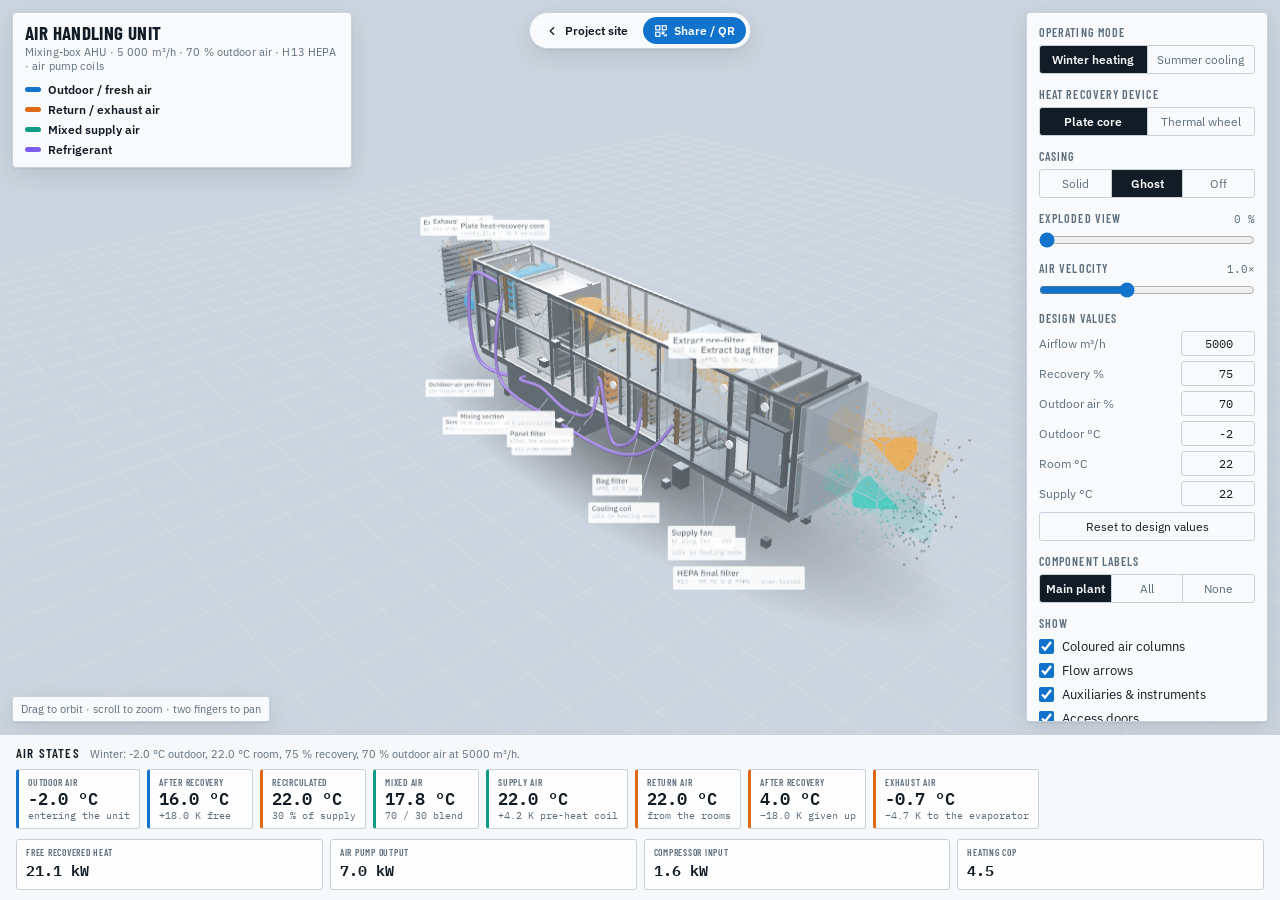
==== commit da8d01fa: "Use 'air pump' terminology across the website and simulators" ====
--- a/simulators/ahu.html
+++ b/simulators/ahu.html
@@ -139,7 +139,7 @@
 
     <div class="legend">
       <h1>Air handling unit</h1>
-      <p class="sub">Mixing-box AHU · 5 000 m³/h · 70 % outdoor air · H13 HEPA · heat pump coils</p>
+      <p class="sub">Mixing-box AHU · 5 000 m³/h · 70 % outdoor air · H13 HEPA · air pump coils</p>
       <div class="keys">
         <div class="key"><span class="sw" style="background:var(--fresh)"></span><b>Outdoor / fresh air</b></div>
         <div class="key"><span class="sw" style="background:var(--return)"></span><b>Return / exhaust air</b></div>
@@ -540,13 +540,13 @@
 var coilCooling = coil( 1.9, YS, 'cooling');
 var coilReheat  = coil( 3.8, YS, 'reheat');
 var coilExtract = coil(-7.9, YE, 'extract');
-var lblPre ={text:'Pre-heat coil', sub:'heat pump condenser',
+var lblPre ={text:'Pre-heat coil', sub:'air pump condenser',
   anchor:new THREE.Vector3(-0.9,YS,0), off:new THREE.Vector3(-1.4,-1.9,1.4)};
 var lblCool={text:'Cooling coil', sub:'idle in heating mode',
   anchor:new THREE.Vector3(1.9,YS,0), off:new THREE.Vector3(0.1,-2.3,1.4)};
 var lblRe  ={text:'Reheat coil', sub:'idle in heating mode',
   anchor:new THREE.Vector3(3.8,YS,0), off:new THREE.Vector3(1.6,-1.9,1.4)};
-var lblExt ={text:'Exhaust-air coil', sub:'heat pump evaporator',
+var lblExt ={text:'Exhaust-air coil', sub:'air pump evaporator',
   anchor:new THREE.Vector3(-7.9,YE,0), off:new THREE.Vector3(-0.6,1.7,1.4)};
 labels.push(lblPre,lblCool,lblRe,lblExt);
 
@@ -996,17 +996,17 @@
 var MODE={
   winter:{
     coils:{preheat:'hot',cooling:'idle',reheat:'idle',extract:'cold'},
-    lbl:{preheat:['Pre-heat coil','heat pump condenser'],
+    lbl:{preheat:['Pre-heat coil','air pump condenser'],
          cooling:['Cooling coil','idle in heating mode'],
          reheat:['Reheat coil','idle in heating mode'],
-         extract:['Exhaust-air coil','heat pump evaporator']},
+         extract:['Exhaust-air coil','air pump evaporator']},
     dir:1},
   summer:{
     coils:{preheat:'idle',cooling:'cold',reheat:'hot',extract:'hot'},
     lbl:{preheat:['Pre-heat coil','idle in cooling mode'],
-         cooling:['Cooling coil','heat pump evaporator'],
+         cooling:['Cooling coil','air pump evaporator'],
          reheat:['Reheat coil','desuperheater condenser'],
-         extract:['Exhaust-air coil','heat pump condenser']},
+         extract:['Exhaust-air coil','air pump condenser']},
     dir:-1}
 };
 
@@ -1035,7 +1035,7 @@
           ['r','Return air',s.room,'from the rooms'],
           ['r','After recovery',T2,dK(T2-s.room)+' given up'],
           ['r','Exhaust air',Texh,dK(Texh-T2)+' to the evaporator']],
-      kpi:[['Free recovered heat',kw(Qfree)],['Heat pump output',kw(Qpre)],
+      kpi:[['Free recovered heat',kw(Qfree)],['Air pump output',kw(Qpre)],
            ['Compressor input',kw(W)],['Heating COP',COP.toFixed(1)]]};
   }
   var U1=s.oat-e*(s.oat-s.room);
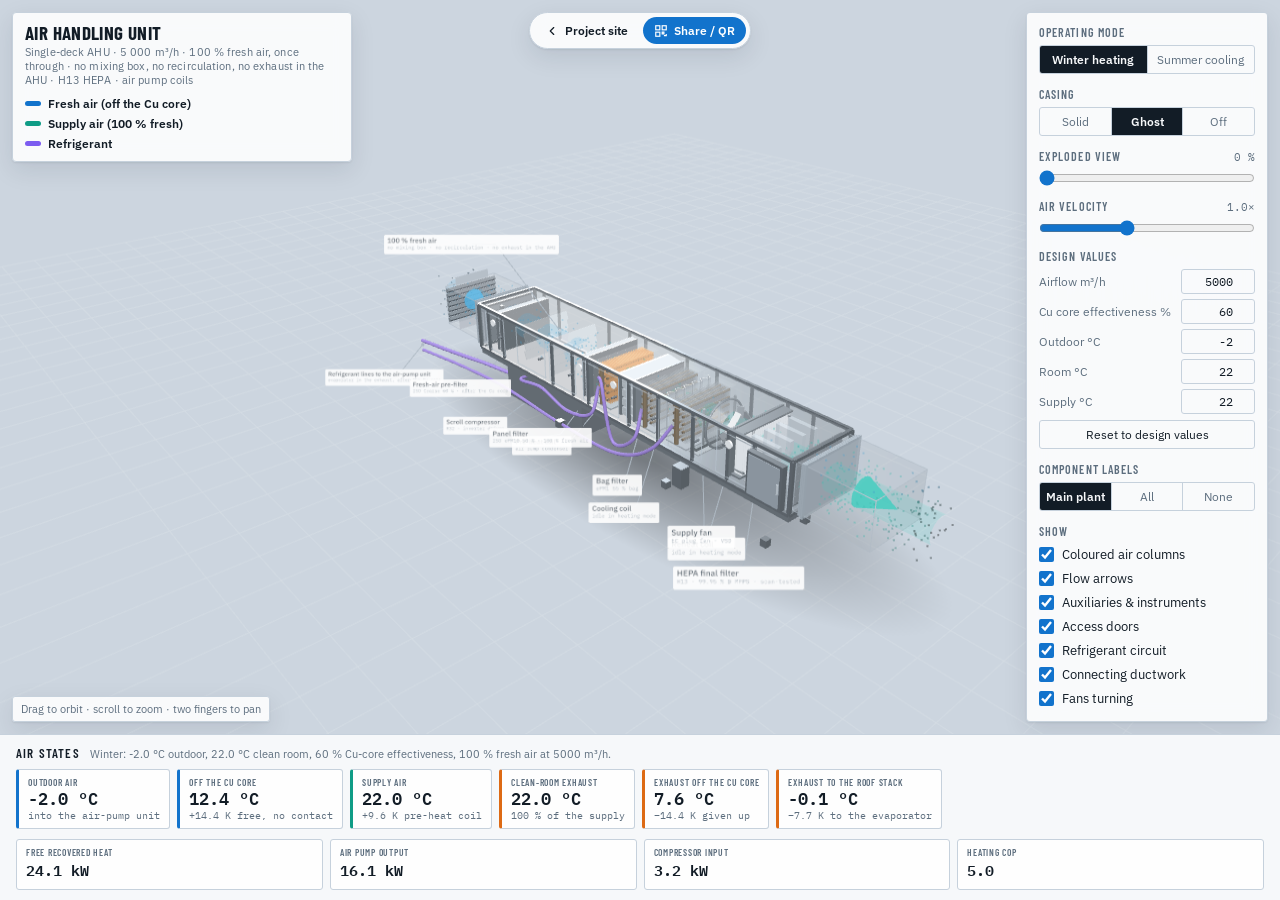
==== commit e63ece56: "Models A, B, C follow the clean-room rig: 100 % fresh air, Cu plate core, PT-102 / DV-101 HEPA diver" ====
--- a/simulators/ahu.html
+++ b/simulators/ahu.html
@@ -139,11 +139,10 @@
 
     <div class="legend">
       <h1>Air handling unit</h1>
-      <p class="sub">Mixing-box AHU · 5 000 m³/h · 70 % outdoor air · H13 HEPA · air pump coils</p>
+      <p class="sub">Single-deck AHU · 5 000 m³/h · 100 % fresh air, once through · no mixing box, no recirculation, no exhaust in the AHU · H13 HEPA · air pump coils</p>
       <div class="keys">
-        <div class="key"><span class="sw" style="background:var(--fresh)"></span><b>Outdoor / fresh air</b></div>
-        <div class="key"><span class="sw" style="background:var(--return)"></span><b>Return / exhaust air</b></div>
-        <div class="key"><span class="sw" style="background:var(--mix)"></span><b>Mixed supply air</b></div>
+        <div class="key"><span class="sw" style="background:var(--fresh)"></span><b>Fresh air (off the Cu core)</b></div>
+        <div class="key"><span class="sw" style="background:var(--mix)"></span><b>Supply air (100 % fresh)</b></div>
         <div class="key"><span class="sw" style="background:var(--refrig)"></span><b>Refrigerant</b></div>
       </div>
     </div>
@@ -160,14 +159,6 @@
       </div>
 
       <div class="grp">
-        <span class="lbl">Heat recovery device</span>
-        <div class="seg" id="segHrv">
-          <button data-v="plate" aria-pressed="true">Plate core</button>
-          <button data-v="wheel" aria-pressed="false">Thermal wheel</button>
-        </div>
-      </div>
-
-      <div class="grp">
         <span class="lbl">Casing</span>
         <div class="seg" id="segCase">
           <button data-v="solid" aria-pressed="false">Solid</button>
@@ -190,8 +181,7 @@
         <span class="lbl">Design values</span>
         <div class="nums">
           <div class="num"><label for="inFlow">Airflow m³/h</label><input id="inFlow" type="number" step="100"></div>
-          <div class="num"><label for="inEff">Recovery %</label><input id="inEff" type="number" step="1"></div>
-          <div class="num"><label for="inOa">Outdoor air %</label><input id="inOa" type="number" step="5"></div>
+          <div class="num"><label for="inEff">Cu core effectiveness %</label><input id="inEff" type="number" step="1"></div>
           <div class="num"><label for="inOat">Outdoor °C</label><input id="inOat" type="number" step="0.5"></div>
           <div class="num"><label for="inRoom">Room °C</label><input id="inRoom" type="number" step="0.5"></div>
           <div class="num"><label for="inSup">Supply °C</label><input id="inSup" type="number" step="0.5"></div>
@@ -217,7 +207,7 @@
           <label class="chk"><input type="checkbox" id="cbDoors" checked> Access doors</label>
           <label class="chk"><input type="checkbox" id="cbRefrig" checked> Refrigerant circuit</label>
           <label class="chk"><input type="checkbox" id="cbDucts" checked> Connecting ductwork</label>
-          <label class="chk"><input type="checkbox" id="cbSpin" checked> Fans &amp; wheel turning</label>
+          <label class="chk"><input type="checkbox" id="cbSpin" checked> Fans turning</label>
         </div>
       </div>
 
@@ -328,8 +318,10 @@
 var explodables=[], labels=[], casingParts=[], spinners=[];
 var L=20.0, H=4.6, D=3.4;
 var X0=-L/2, X1=L/2, Y0=-H/2, Y1=H/2, Z0=-D/2, Z1=D/2;
-var YS=-1.12, YE=1.12;          // supply deck / extract deck centre lines
-var MIXX=-3.4;                  // where return air drops into the mixing box
+var YS=-1.12;                   // supply deck centre line: a single deck, as on the clean-room rig
+var YT=0.0;                     // roof of the single-deck 100 % fresh-air AHU
+var YC=(Y0+YT)/2, HC=YT-Y0;     // casing centre line and height
+var MIXX=-3.4;                  // where the fresh air turns to supply-air colour (display only)
 
 function box(w,h,d,mat){ return new THREE.Mesh(new THREE.BoxGeometry(w,h,d), mat); }
 function at(o,x,y,z){ o.position.set(x,y,z); return o; }
@@ -337,13 +329,12 @@
 (function frame(){
   var t=0.14, g=new THREE.Group();
   function bar(w,h,d,x,y,z){ g.add(at(box(w,h,d,M.frame),x,y,z)); }
-  [[Y0,Z0],[Y0,Z1],[Y1,Z0],[Y1,Z1]].forEach(function(p){ bar(L,t,t,0,p[0],p[1]); });
-  [[X0,Z0],[X0,Z1],[X1,Z0],[X1,Z1]].forEach(function(p){ bar(t,H,t,p[0],0,p[1]); });
-  [[X0,Y0],[X0,Y1],[X1,Y0],[X1,Y1]].forEach(function(p){ bar(t,t,D,p[0],p[1],0); });
+  [[Y0,Z0],[Y0,Z1],[YT,Z0],[YT,Z1]].forEach(function(p){ bar(L,t,t,0,p[0],p[1]); });
+  [[X0,Z0],[X0,Z1],[X1,Z0],[X1,Z1]].forEach(function(p){ bar(t,HC,t,p[0],YC,p[1]); });
+  [[X0,Y0],[X0,YT],[X1,Y0],[X1,YT]].forEach(function(p){ bar(t,t,D,p[0],p[1],0); });
   [-9.2,-8.0,-4.1,-2.6,-1.5,1.2,3.0,5.0,6.9,8.2].forEach(function(x){
-    bar(t*0.8,H,t*0.8,x,0,Z0); bar(t*0.8,H,t*0.8,x,0,Z1);
-  });
-  bar(L,t,t,0,0,Z0); bar(L,t,t,0,0,Z1);
+    bar(t*0.8,HC,t*0.8,x,YC,Z0); bar(t*0.8,HC,t*0.8,x,YC,Z1);
+  });
   unit.add(g);
 })();
 
@@ -352,18 +343,10 @@
   unit.add(m); casingParts.push(m);
   explodables.push({obj:m, dir:dir.clone(), base:m.position.clone(), scale:3.6});
 }
-panel(L,H,0.06, 0,0,Z1, new THREE.Vector3(0,0,1));
-panel(L,H,0.06, 0,0,Z0, new THREE.Vector3(0,0,-1));
-panel(L,0.06,D, 0,Y1,0, new THREE.Vector3(0,1,0));
+panel(L,HC,0.06, 0,YC,Z1, new THREE.Vector3(0,0,1));
+panel(L,HC,0.06, 0,YC,Z0, new THREE.Vector3(0,0,-1));
+panel(L,0.06,D, 0,YT,0, new THREE.Vector3(0,1,0));
 panel(L,0.06,D, 0,Y0,0, new THREE.Vector3(0,-1,0));
-
-/* deck divider, with an opening at the mixing box */
-(function(){
-  var g=new THREE.Group();
-  g.add(at(box(L/2+MIXX-0.75-0.15,0.09,D-0.3,M.inner), (X0+(MIXX-0.75))/2, 0, 0));
-  g.add(at(box(X1-(MIXX+0.75)-0.15,0.09,D-0.3,M.inner), ((MIXX+0.75)+X1)/2, 0, 0));
-  unit.add(g);
-})();
 
 /* --- base / machine compartment --- */
 (function(){
@@ -430,88 +413,19 @@
     anchor:new THREE.Vector3(x+0.1,y,0), off:new THREE.Vector3(0.9,-2.0,1.5)});
 }
 
-preFilter(-8.7, YS, 'Outdoor-air pre-filter');
-preFilter(-2.0, YS, 'Panel filter', 'after the mixing box');
+preFilter(-8.7, YS, 'Fresh-air pre-filter', 'ISO Coarse 60 % · after the Cu core');
+preFilter(-2.0, YS, 'Panel filter', 'ISO ePM10 50 % · 100 % fresh air');
 bagFilter( 0.3, YS, 'Bag filter');
 hepaFilter( 7.0, YS, 'HEPA final filter');
-preFilter( 8.6, YE, 'Extract pre-filter');
-bagFilter( 6.6, YE, 'Extract bag filter');
-
-/* --- heat recovery: plate core or thermal wheel --- */
-var HRVX=-5.7;
-var plateHX=new THREE.Group();
-(function(){
-  var w=2.8,h=4.0,d=D-0.6;
-  plateHX.add(at(box(w,h,d,std(T.glass.clone(),{m:0.3,r:0.6,t:true,o:0.14,side:THREE.DoubleSide,dw:false})),0,0,0));
-  var pm=std(T.glass.clone(),{m:0.6,r:0.35,t:true,o:0.5,side:THREE.DoubleSide});
-  for(var i=0;i<17;i++) plateHX.add(at(box(w-0.1,0.035,d-0.1,pm),0,-1.85+i*0.2313,0));
-  [-1,1].forEach(function(s){ plateHX.add(at(box(0.10,h,d,M.frame),s*(w/2),0,0)); });
-  // diagonal stiffeners on the front face, as drawn on a crossflow core
-  var dm=new THREE.LineBasicMaterial({color:T.metalDark.clone(),transparent:true,opacity:0.75});
-  [[-1,1],[1,1]].forEach(function(s){
-    var gg=new THREE.BufferGeometry().setFromPoints([
-      new THREE.Vector3(-w/2*s[0],-h/2,d/2+0.02), new THREE.Vector3(w/2*s[0],h/2,d/2+0.02)]);
-    plateHX.add(new THREE.Line(gg,dm));
-  });
-  plateHX.add(at(box(w+0.4,0.12,d,M.inner),0,-2.08,0));
-  plateHX.add(at(new THREE.Mesh(new THREE.CylinderGeometry(0.09,0.09,1.5,14),M.frame),0,-2.8,Z1-0.4));
-  plateHX.position.x=HRVX;
-  unit.add(plateHX);
-  explodables.push({obj:plateHX, dir:new THREE.Vector3(0,0,1), base:new THREE.Vector3(HRVX,0,0), scale:3.2});
-})();
-
-var wheel=new THREE.Group();
-(function(){
-  var rotor=new THREE.Group();
-  var core=new THREE.Mesh(new THREE.CylinderGeometry(2.0,2.0,0.55,56,1,true),
-    std(T.metal.clone(),{m:0.6,r:0.45,t:true,o:0.5,side:THREE.DoubleSide}));
-  core.rotation.z=Math.PI/2; rotor.add(core);
-  var sm=std(T.metal.clone(),{m:0.7,r:0.35,t:true,o:0.75,side:THREE.DoubleSide});
-  for(var i=0;i<28;i++){
-    var s=box(0.5,2.0,0.035,sm);
-    s.position.set(0, Math.cos(i/28*Math.PI*2)*1.0, Math.sin(i/28*Math.PI*2)*1.0);
-    s.rotation.x=-i/28*Math.PI*2; rotor.add(s);
-  }
-  var rim=new THREE.Mesh(new THREE.TorusGeometry(2.0,0.07,10,56),M.frame);
-  rim.rotation.y=Math.PI/2; rotor.add(rim);
-  wheel.add(rotor);
-  spinners.push({obj:rotor, axis:'x', rate:0.55});
-  wheel.add(at(box(0.9,4.3,D-0.5,std(T.glass.clone(),{m:0.3,r:0.6,t:true,o:0.12,side:THREE.DoubleSide,dw:false})),0,0,0));
-  var mot=new THREE.Mesh(new THREE.CylinderGeometry(0.22,0.22,0.5,18),M.frame);
-  mot.rotation.z=Math.PI/2; at(mot,0,-2.35,0.9); wheel.add(mot);
-  wheel.position.x=HRVX; wheel.visible=false; unit.add(wheel);
-  explodables.push({obj:wheel, dir:new THREE.Vector3(0,0,1), base:new THREE.Vector3(HRVX,0,0), scale:3.2});
-})();
-var hrvLabel={text:'Plate heat-recovery core', sub:'counterflow · 75 % sensible',
-  anchor:new THREE.Vector3(HRVX,2.1,0), off:new THREE.Vector3(0,1.5,1.4)};
-labels.push(hrvLabel);
-
-/* --- mixing section --- */
-(function(){
+
+/* --- 100 % fresh-air plenum where the mixing box and the AHU core used to be --- */
+(function freshPlenum(){
   var g=new THREE.Group();
-  var bm=std(T.metalDark.clone(),{m:0.7,r:0.4,side:THREE.DoubleSide});
-  // recirculation damper sitting in the divider opening
-  for(var i=0;i<5;i++){
-    var b=box(0.26,0.05,D-0.9,bm); at(b,MIXX-0.55+i*0.28,0,0); b.rotation.z=0.0;
-    b.rotation.x=0.7; g.add(b);
-  }
-  g.add(at(box(1.5,0.1,0.1,M.frame),MIXX,0,(D-0.9)/2));
-  g.add(at(box(1.5,0.1,0.1,M.frame),MIXX,0,-(D-0.9)/2));
-  // outdoor-air damper on the mixing-box inlet face
-  for(var j=0;j<5;j++){
-    var c=box(0.05,0.30,D-0.9,bm); at(c,MIXX-0.9,YS-0.7+j*0.36,0); c.rotation.z=0.78; g.add(c);
-  }
-  // mixing baffles
-  var vm=std(T.glass.clone(),{m:0.4,r:0.6,t:true,o:0.4,side:THREE.DoubleSide});
-  g.add(at(box(0.06,1.1,D-0.8,vm),MIXX+0.2,YS+0.45,0));
-  g.add(at(box(0.06,1.1,D-0.8,vm),MIXX+0.55,YS-0.45,0));
-  // damper actuators outside the skin
-  g.add(at(box(0.3,0.3,0.3,M.frame),MIXX,0.15,Z1+0.25));
-  g.add(at(box(0.3,0.3,0.3,M.frame),MIXX-0.9,YS,Z1+0.25));
+  var vm=std(T.glass.clone(),{m:0.4,r:0.6,t:true,o:0.35,side:THREE.DoubleSide});
+  [-6.8,-4.6].forEach(function(x){ for(var j=0;j<4;j++){ var b=box(0.05,0.42,D-0.8,vm); at(b,x,YS-0.7+j*0.47,0); b.rotation.z=0.35; g.add(b); } });
   unit.add(g);
-  explodables.push({obj:g, dir:new THREE.Vector3(0,-0.5,1).normalize(), base:new THREE.Vector3(0,0,0), scale:2.4});
-  labels.push({text:'Mixing section', sub:'70 % outdoor / 30 % recirculated',
-    anchor:new THREE.Vector3(MIXX,YS+0.6,0), off:new THREE.Vector3(-1.4,-2.0,1.5)});
+  labels.push({text:'100 % fresh air',sub:'no mixing box · no recirculation · no exhaust in the AHU',
+    anchor:new THREE.Vector3(-5.7,YS+0.6,0), off:new THREE.Vector3(-1.2,2.2,1.5)});
 })();
 
 /* --- coils --- */
@@ -539,16 +453,13 @@
 var coilPreheat = coil(-0.9, YS, 'preheat');
 var coilCooling = coil( 1.9, YS, 'cooling');
 var coilReheat  = coil( 3.8, YS, 'reheat');
-var coilExtract = coil(-7.9, YE, 'extract');
 var lblPre ={text:'Pre-heat coil', sub:'air pump condenser',
   anchor:new THREE.Vector3(-0.9,YS,0), off:new THREE.Vector3(-1.4,-1.9,1.4)};
 var lblCool={text:'Cooling coil', sub:'idle in heating mode',
   anchor:new THREE.Vector3(1.9,YS,0), off:new THREE.Vector3(0.1,-2.3,1.4)};
 var lblRe  ={text:'Reheat coil', sub:'idle in heating mode',
   anchor:new THREE.Vector3(3.8,YS,0), off:new THREE.Vector3(1.6,-1.9,1.4)};
-var lblExt ={text:'Exhaust-air coil', sub:'air pump evaporator',
-  anchor:new THREE.Vector3(-7.9,YE,0), off:new THREE.Vector3(-0.6,1.7,1.4)};
-labels.push(lblPre,lblCool,lblRe,lblExt);
+labels.push(lblPre,lblCool,lblRe);
 
 /* --- fans --- */
 function fan(x,y,dirSign,label){
@@ -576,7 +487,6 @@
     anchor:new THREE.Vector3(x,y,0), off:new THREE.Vector3(dirSign*0.5,y>0?1.6:-1.6,1.5)});
 }
 fan( 5.9, YS,  1, 'Supply fan');
-fan(-8.9, YE, -1, 'Exhaust fan');
 
 /* --- dampers on the four openings --- */
 function damper(x,y,label,sub){
@@ -591,14 +501,12 @@
   labels.push({text:label, sub:sub, tier:'aux',
     anchor:new THREE.Vector3(x,y,0), off:new THREE.Vector3(x<0?-1.7:1.7,y>0?1.3:-1.3,1.2)});
 }
-damper(X0+0.2, YS, 'Outdoor air intake', 'motorised damper');
-damper(X0+0.2, YE, 'Exhaust air outlet', 'motorised damper');
-damper(X1-0.2, YS, 'Supply air to building', 'duct connection');
-damper(X1-0.2, YE, 'Return air from building', 'duct connection');
+damper(X0+0.2, YS, 'Fresh-air inlet', 'from the air-pump Cu core');
+damper(X1-0.2, YS, 'Supply air to the clean room', 'rectangular duct');
 
 /* --- ductwork --- */
 var ducts=new THREE.Group();
-[[-1,YS],[-1,YE],[1,YS],[1,YE]].forEach(function(p){
+[[-1,YS],[1,YS]].forEach(function(p){
   var d=box(3.4,2.1,D-0.4,M.duct); at(d,p[0]*(L/2+1.7),p[1],0); ducts.add(d);
   var e=new THREE.LineSegments(new THREE.EdgesGeometry(d.geometry),
     new THREE.LineBasicMaterial({color:T.metalDark.clone(),transparent:true,opacity:0.55}));
@@ -647,21 +555,6 @@
     anchor:new THREE.Vector3(x,y,0),off:new THREE.Vector3(x>0?1.5:-1.5,y>0?1.5:-1.5,1.2)});
 }
 attenuator( 8.2, YS, 'Supply attenuator');
-attenuator( 3.4, YE, 'Extract attenuator');
-
-(function bypass(){
-  var g=new THREE.Group();
-  var bm=std(T.metalDark.clone(),{m:0.7,r:0.4,side:THREE.DoubleSide});
-  for(var i=0;i<5;i++){
-    var b=box(0.05,0.28,D-0.9,bm); at(b,-4.4,YS-0.72+i*0.36,0); b.rotation.z=0.78; g.add(b);
-  }
-  g.add(at(box(0.10,0.10,D-0.8,M.frame),-4.4,YS+0.95,0));
-  g.add(at(box(0.10,0.10,D-0.8,M.frame),-4.4,YS-0.95,0));
-  g.add(at(box(0.3,0.3,0.3,M.frame),-4.4,YS,Z1+0.25));
-  aux.add(g);
-  labels.push({text:'Recovery bypass damper',sub:'free cooling + frost control',tier:'aux',
-    anchor:new THREE.Vector3(-4.4,YS,0),off:new THREE.Vector3(-2.3,-2.1,1.2)});
-})();
 
 function sensor(x,y,z,text,sub){
   var g=new THREE.Group();
@@ -672,34 +565,31 @@
     off:new THREE.Vector3(0,y>0?1.3:-1.4,1.1)});
 }
 sensor( 7.2, YS+0.85, 0.75, 'Supply T + RH', 'cascade control');
-sensor( 9.4, YE+0.85, 0.75, 'Return T + RH + CO₂', 'demand-controlled ventilation');
-sensor(-9.4, YS+0.85, 0.75, 'Outdoor T + RH', 'changeover + frost');
-sensor(-2.3, YS+0.85, -0.75,'Mixed-air sensor', 'damper modulation');
-sensor(-4.3, YE+0.85, -0.75,'Frost thermostat', 'exhaust side of core');
+sensor(-9.4, YS+0.85, 0.75, 'TT-109 off the Cu core', 'fresh air after the non-contact pre-heat / pre-cool');
 
 (function gauges(){
   var gm=std(new THREE.Color('#d7dde3'),{m:0.2,r:0.7});
-  [[-8.7,YS+0.55],[0.3,YS+0.55],[7.0,YS+0.55],[8.6,YE+0.55],[6.6,YE+0.55]].forEach(function(p){
+  [[-8.7,YS+0.55],[-2.0,YS+0.55],[0.3,YS+0.55],[7.0,YS+0.55]].forEach(function(p){
     var d=new THREE.Mesh(new THREE.CylinderGeometry(0.17,0.17,0.08,18),gm);
     d.rotation.x=Math.PI/2; at(d,p[0],p[1],Z1+0.08); aux.add(d);
   });
-  labels.push({text:'Filter ΔP gauges',sub:'5 × 0–500 Pa',tier:'aux',
+  labels.push({text:'Filter ΔP gauges',sub:'4 × 0–500 Pa',tier:'aux',
     anchor:new THREE.Vector3(0.3,YS+0.55,Z1+0.08),off:new THREE.Vector3(-0.8,-2.6,1.3)});
 })();
 
 (function controlPanel(){
   var g=new THREE.Group();
-  g.add(at(box(1.7,2.3,0.26,M.frame),9.0,0.1,Z1+0.22));
-  g.add(at(box(1.5,2.1,0.03,std(T.metalDark.clone(),{m:0.4,r:0.6})),9.0,0.1,Z1+0.37));
-  g.add(at(new THREE.Mesh(new THREE.CylinderGeometry(0.05,0.05,0.4,10),M.inner),9.7,0.1,Z1+0.4));
+  g.add(at(box(1.7,1.9,0.26,M.frame),9.0,YC,Z1+0.22));
+  g.add(at(box(1.5,1.7,0.03,std(T.metalDark.clone(),{m:0.4,r:0.6})),9.0,YC,Z1+0.37));
+  g.add(at(new THREE.Mesh(new THREE.CylinderGeometry(0.05,0.05,0.4,10),M.inner),9.7,YC,Z1+0.4));
   aux.add(g);
   labels.push({text:'Control panel',sub:'BMS + EC fan drives',tier:'aux',
-    anchor:new THREE.Vector3(9.0,0.1,Z1+0.3),off:new THREE.Vector3(1.6,1.6,1.0)});
+    anchor:new THREE.Vector3(9.0,YC,Z1+0.3),off:new THREE.Vector3(1.6,1.6,1.0)});
 })();
 
 (function weatherLouvres(){
   var bm=std(T.metalDark.clone(),{m:0.6,r:0.5,side:THREE.DoubleSide});
-  [YS,YE].forEach(function(y){
+  [YS].forEach(function(y){                 // fresh-air intake only: no exhaust leaves through the AHU
     for(var i=0;i<7;i++){
       var b=box(0.22,0.17,D-0.45,bm); at(b,-(L/2+3.35),y-0.82+i*0.27,0);
       b.rotation.z=0.72; ducts.add(b);
@@ -708,10 +598,10 @@
       std(T.metal.clone(),{m:0.6,r:0.5,t:true,o:0.3,side:THREE.DoubleSide}));
     mesh.rotation.y=Math.PI/2; at(mesh,-(L/2+3.2),y,0); ducts.add(mesh);
   });
-  labels.push({text:'Weather louvre + bird mesh',sub:'outdoor and exhaust face',tier:'aux',
-    anchor:new THREE.Vector3(-(L/2+3.35),YE,0),off:new THREE.Vector3(-1.2,1.9,1.2)});
+  labels.push({text:'Fresh-air louvre + bird mesh',sub:'intake face only',tier:'aux',
+    anchor:new THREE.Vector3(-(L/2+3.35),YS,0),off:new THREE.Vector3(-1.2,1.9,1.2)});
   var fm=std(new THREE.Color('#5d6b78'),{m:0.1,r:0.95,t:true,o:0.85,side:THREE.DoubleSide});
-  [[-1,YS],[-1,YE],[1,YS],[1,YE]].forEach(function(p){
+  [[-1,YS],[1,YS]].forEach(function(p){
     for(var k=0;k<3;k++) ducts.add(at(box(0.07,2.2+k*0.06,D-0.3+k*0.05,fm), p[0]*(L/2+0.3+k*0.09), p[1], 0));
   });
 })();
@@ -728,7 +618,7 @@
     h1.rotation.x=Math.PI/2; at(h1,x+w/2-0.22,y,Z1+0.13); doors.add(h1);
   }
   [[-8.6,1.5],[-5.7,2.2],[-3.3,1.9],[-0.6,2.4],[2.1,2.0],[4.6,1.9],[7.5,2.3],[9.3,1.2]]
-    .forEach(function(s){ door(s[0],YS,s[1]); door(s[0],YE,s[1]); });
+    .forEach(function(s){ door(s[0],YS,s[1]); });
 })();
 
 /* --- refrigerant pipework --- */
@@ -742,10 +632,13 @@
   var zf=Z1+0.35;
   run([[-6.2,Y0-0.45,0.35],[-6.2,Y0-0.30,zf],[-4.6,Y0-0.15,zf],[-2.6,Y0-0.6,zf],[-0.9,YS-1.2,zf],[-0.9,YS,Z1-0.1]]);
   run([[-0.9,YS+0.4,Z1-0.1],[-0.2,YS+0.6,zf],[0.6,Y0-0.9,zf],[1.9,YS-1.3,zf],[1.9,YS,Z1-0.1]]);
+  // the evaporator is in the air-pump unit, in the exhaust after the Cu core: the lines leave the AHU
   run([[3.8,YS,Z1-0.1],[3.0,YS-1.3,zf],[0.9,Y0-1.3,zf],[-3.2,Y0-1.5,zf],
-       [-7.9,Y0-1.0,zf],[-7.9,YE-1.5,zf],[-7.9,YE,Z1-0.1]]);
-  run([[-7.9,YE+0.5,Z1-0.1],[-9.6,YE+0.7,zf],[-9.6,Y0-0.6,zf],
+       [-8.0,Y0-1.3,zf],[-11.2,Y0-1.1,zf+0.5],[-13.6,Y0-1.0,zf+1.0]]);
+  run([[-13.6,Y0-0.45,zf+1.0],[-11.2,Y0-0.5,zf+0.5],[-9.6,Y0-0.6,zf],
        [-7.2,Y0-1.0,0.9],[-6.2,Y0-0.55,0.35]],0.09);
+  labels.push({text:'Refrigerant lines to the air-pump unit', sub:'evaporator in the exhaust, after the Cu core',
+    anchor:new THREE.Vector3(-13.6,Y0-0.7,zf+1.0), off:new THREE.Vector3(-0.8,-1.0,0.8)});
   refrig.add(at(box(0.34,0.34,0.34,M.frame),-3.2,Y0-1.5,zf));
   labels.push({text:'Electronic expansion valve', sub:'superheat control', tier:'aux',
     anchor:new THREE.Vector3(-3.2,Y0-1.5,zf), off:new THREE.Vector3(0.4,-1.1,0.9)});
@@ -850,19 +743,6 @@
   [-15.0,YS,0,RW],[-10.6,YS,0,RW],[-9.8,YS,0,1.00],[-8.7,YS,0,0.90],
   [-7.1,YS,0,0.84],[-5.7,YS,0,0.80],[-4.3,YS,0,0.84],[-3.9,YS,0,0.88]
 ].concat(TRAIN));
-var recircPath = path([
-  [ 9.6,YE,0,RW],[ 8.6,YE,0,0.90],[ 7.0,YE,0,0.90],[ 5.4,YE,0,RW],
-  [ 3.4,YE,0,0.82],[ 0.5,YE,0,RW],[-2.4,YE,0,RW],
-  [-3.0,YE-0.2,0,0.70],[-3.4,0.0,0,0.62],[-3.4,YS+0.55,0,0.66]
-].concat(TRAIN));
-var extractPath = path([
-  [15.0,YE,0,RW],[10.6,YE,0,RW],[ 9.6,YE,0,1.00],[ 8.6,YE,0,0.90],
-  [ 7.0,YE,0,0.90],[ 5.4,YE,0,RW],[ 3.4,YE,0,0.82],[ 0.5,YE,0,RW],
-  [-2.4,YE,0,RW],[-4.3,YE,0,0.84],[-5.7,YE,0,0.80],[-7.1,YE,0,0.84],
-  [-7.9,YE,0,0.84],[-8.5,YE,0,RN],[-8.9,YE,0,0.45],[-9.8,YE,0,0.95],
-  [-10.6,YE,0,RW],[-15.0,YE,0,RW]
-]);
-
 /* ------------------------------------------------- coloured air columns */
 var ribbons=new THREE.Group(); scene.add(ribbons);
 function ribbon(pts,color,rad,op){
@@ -873,9 +753,7 @@
 }
 var ribbonDefs=[
   {pts:supplyPath.pts.slice(0,8), c:'fresh', r:0.62, o:0.17},
-  {pts:TRAIN,                      c:'mix',   r:0.58, o:0.17},
-  {pts:recircPath.pts.slice(0,10), c:'ret',   r:0.52, o:0.14},
-  {pts:extractPath.pts,            c:'ret',   r:0.62, o:0.15}
+  {pts:TRAIN,                      c:'mix',   r:0.58, o:0.17}
 ];
 function buildRibbons(){
   while(ribbons.children.length){
@@ -891,10 +769,7 @@
 var arrows=new THREE.Group(); scene.add(arrows);
 var arrowDefs=[
   {p:[-12.6,YS,0], rz:-Math.PI/2, c:'fresh'},
-  {p:[-12.6,YE,0], rz: Math.PI/2, c:'ret'},
-  {p:[ 12.6,YS,0], rz:-Math.PI/2, c:'mix'},
-  {p:[ 12.6,YE,0], rz: Math.PI/2, c:'ret'},
-  {p:[MIXX,0.9,0], rz: Math.PI,   c:'ret'}
+  {p:[ 12.6,YS,0], rz:-Math.PI/2, c:'mix'}
 ];
 function buildArrows(){
   while(arrows.children.length){
@@ -936,9 +811,7 @@
 }
 var BASE=(window.innerWidth<760)?780:1300;
 var sFresh   = stream(supplyPath,  'fresh', BASE, true);
-var sRecirc  = stream(recircPath,  'ret',   Math.round(BASE*0.45), true);
-var sExtract = stream(extractPath, 'ret',   BASE, false);
-var STREAMS=[sFresh,sRecirc,sExtract];
+var STREAMS=[sFresh];
 var _c=new THREE.Color();
 
 function updateStream(st,dt,speed){
@@ -952,7 +825,7 @@
     var w=0.86+0.14*Math.sin(time*2.2+q.ph);
     var px=_tmp.x, py=_tmp.y+q.oy*rad*w, pz=_tmp.z+q.oz*rad*w*1.25;
     pos[i*3]=px; pos[i*3+1]=py; pos[i*3+2]=pz;
-    // colour: streams that pass the mixing box turn to the mixed-air colour
+    // colour: the fresh air takes the supply-air colour once it is in the conditioning train
     _c.copy(base);
     if(st.mixes && py<-0.35){
       var f=(px-(MIXX-0.3))/1.4; f=f<0?0:(f>1?1:f);
@@ -988,80 +861,76 @@
 /* -------------------------------------------------------------- physics */
 /* Everything in the strip below is calculated from these values, so editing
    one in the panel re-runs the whole air-state train. */
-var P={ flow:5000, eff:75, oa:70,
+var P={ flow:5000, eff:60,
   winter:{oat:-2, room:22, sup:22},
   summer:{oat:35, room:24, sup:16} };
 var P0=JSON.parse(JSON.stringify(P));
 
 var MODE={
   winter:{
-    coils:{preheat:'hot',cooling:'idle',reheat:'idle',extract:'cold'},
+    coils:{preheat:'hot',cooling:'idle',reheat:'idle'},
     lbl:{preheat:['Pre-heat coil','air pump condenser'],
          cooling:['Cooling coil','idle in heating mode'],
-         reheat:['Reheat coil','idle in heating mode'],
-         extract:['Exhaust-air coil','air pump evaporator']},
+         reheat:['Reheat coil','idle in heating mode']},
     dir:1},
   summer:{
-    coils:{preheat:'idle',cooling:'cold',reheat:'hot',extract:'hot'},
+    coils:{preheat:'idle',cooling:'cold',reheat:'hot'},
     lbl:{preheat:['Pre-heat coil','idle in cooling mode'],
          cooling:['Cooling coil','air pump evaporator'],
-         reheat:['Reheat coil','desuperheater condenser'],
-         extract:['Exhaust-air coil','air pump condenser']},
+         reheat:['Reheat coil','desuperheater condenser']},
     dir:-1}
 };
 
 function kw(v){ return (Math.round(v*10)/10).toFixed(1)+' kW'; }
 function dK(v){ return (v>=0?'+':'−')+Math.abs(v).toFixed(1)+' K'; }
 
+/* 100 % fresh air, once through. The fresh air reaches the AHU already pre-heated / pre-cooled
+   by the air-pump unit's Cu plate core (effectiveness e, no contact with the exhaust). The AHU
+   then only has to trim it to the supply set point; the air pump's other coil sits in the
+   exhaust after the Cu core, the only exhaust path. */
 function compute(season){
-  var s=P[season], CAP=P.flow*1.2*1.006/3600, f=P.oa/100, e=P.eff/100;
-  var head=P.eff+' % recovery, '+P.oa+' % outdoor air at '+P.flow+' m³/h.';
+  var s=P[season], CAP=P.flow*1.2*1.006/3600, e=P.eff/100;
+  var head=P.eff+' % Cu-core effectiveness, 100 % fresh air at '+P.flow+' m³/h.';
   if(season==='winter'){
-    var T1=s.oat+e*(s.room-s.oat);            // outdoor air leaving the core
-    var Tm=f*T1+(1-f)*s.room;                 // after the mixing box
-    var Qpre=Math.max(0,CAP*(s.sup-Tm));      // pre-heat coil duty
-    var Qfree=CAP*f*(T1-s.oat);
-    var T2=s.room-e*(s.room-s.oat);           // return air leaving the core
+    var T1=s.oat+e*(s.room-s.oat);            // fresh air off the Cu core
+    var Qpre=Math.max(0,CAP*(s.sup-T1));      // pre-heat coil duty
+    var Qfree=CAP*(T1-s.oat);
+    var T2=s.room-e*(s.room-s.oat);           // exhaust off the Cu core
     var Tc=s.sup+8, Te=T2-8;                  // condensing / evaporating
     var COP=Math.max(2,Math.min(8,0.50*(Tc+273.15)/Math.max(Tc-Te,5)));
     var W=Qpre/COP, Qev=Qpre-W;
-    var Texh=T2-(CAP*f>0?Qev/(CAP*f):0);
-    return {note:'Winter: '+s.oat.toFixed(1)+' °C outdoor, '+s.room.toFixed(1)+' °C room, '+head,
-      st:[['f','Outdoor air',s.oat,'entering the unit'],
-          ['f','After recovery',T1,dK(T1-s.oat)+' free'],
-          ['r','Recirculated',s.room,(100-P.oa)+' % of supply'],
-          ['m','Mixed air',Tm,P.oa+' / '+(100-P.oa)+' blend'],
-          ['m','Supply air',s.sup,dK(s.sup-Tm)+' pre-heat coil'],
-          ['r','Return air',s.room,'from the rooms'],
-          ['r','After recovery',T2,dK(T2-s.room)+' given up'],
-          ['r','Exhaust air',Texh,dK(Texh-T2)+' to the evaporator']],
+    var Texh=T2-Qev/CAP;
+    return {note:'Winter: '+s.oat.toFixed(1)+' °C outdoor, '+s.room.toFixed(1)+' °C clean room, '+head,
+      st:[['f','Outdoor air',s.oat,'into the air-pump unit'],
+          ['f','Off the Cu core',T1,dK(T1-s.oat)+' free, no contact'],
+          ['m','Supply air',s.sup,dK(s.sup-T1)+' pre-heat coil'],
+          ['r','Clean-room exhaust',s.room,'100 % of the supply'],
+          ['r','Exhaust off the Cu core',T2,dK(T2-s.room)+' given up'],
+          ['r','Exhaust to the roof stack',Texh,dK(Texh-T2)+' to the evaporator']],
       kpi:[['Free recovered heat',kw(Qfree)],['Air pump output',kw(Qpre)],
            ['Compressor input',kw(W)],['Heating COP',COP.toFixed(1)]]};
   }
-  var U1=s.oat-e*(s.oat-s.room);
-  var Um=f*U1+(1-f)*s.room;
+  var U1=s.oat-e*(s.oat-s.room);              // fresh air off the Cu core
   var Ucc=s.sup-3;                            // off the cooling coil, before reheat
-  var Qcool=Math.max(0,CAP*(Um-Ucc));
+  var Qcool=Math.max(0,CAP*(U1-Ucc));
   var Qrh=CAP*(s.sup-Ucc);
-  var Ufree=CAP*f*(s.oat-U1);
-  var U2=s.room+e*(s.oat-s.room);
+  var Ufree=CAP*(s.oat-U1);
+  var U2=s.room+e*(s.oat-s.room);             // exhaust off the Cu core
   var Ue=Ucc-6, Uc=U2+12;
   var EER=Math.max(2,Math.min(7,0.50*(Ue+273.15)/Math.max(Uc-Ue,5)));
   var Ws=Qcool/EER, Qrej=Math.max(0,Qcool+Ws-Qrh);
   /* the exhaust can only carry so much before it runs too hot; whatever the
      air cannot take is rejected through an outdoor condenser instead */
-  var UexhMax=45, Qair=Math.max(0,CAP*f*(UexhMax-U2));
+  var UexhMax=45, Qair=Math.max(0,CAP*(UexhMax-U2));
   var Qout=Math.max(0,Qrej-Qair);
-  var Uexh=U2+(CAP*f>0?Math.min(Qrej,Qair)/(CAP*f):0);
-  return {note:'Summer: '+s.oat.toFixed(1)+' °C outdoor, '+s.room.toFixed(1)+' °C room, '+head,
-    st:[['f','Outdoor air',s.oat,'entering the unit'],
-        ['f','After recovery',U1,dK(U1-s.oat)+' free'],
-        ['r','Recirculated',s.room,(100-P.oa)+' % of supply'],
-        ['m','Mixed air',Um,P.oa+' / '+(100-P.oa)+' blend'],
-        ['m','Off cooling coil',Ucc,dK(Ucc-Um)+' · dehumidified'],
+  var Uexh=U2+Math.min(Qrej,Qair)/CAP;
+  return {note:'Summer: '+s.oat.toFixed(1)+' °C outdoor, '+s.room.toFixed(1)+' °C clean room, '+head,
+    st:[['f','Outdoor air',s.oat,'into the air-pump unit'],
+        ['f','Off the Cu core',U1,dK(U1-s.oat)+' free pre-cooling'],
+        ['m','Off cooling coil',Ucc,dK(Ucc-U1)+' · dehumidified'],
         ['m','Supply air',s.sup,dK(s.sup-Ucc)+' reheat'],
-        ['r','After recovery',U2,dK(U2-s.room)+' absorbed'],
-        ['r','Exhaust air',Uexh,Qout>0.1?dK(Uexh-U2)+' · rest outdoors':dK(Uexh-U2)+' rejected']],
+        ['r','Exhaust off the Cu core',U2,dK(U2-s.room)+' absorbed'],
+        ['r','Exhaust to the roof stack',Uexh,Qout>0.1?dK(Uexh-U2)+' · rest outdoors':dK(Uexh-U2)+' rejected']],
     kpi:[['Free pre-cooling',kw(Ufree)],['Cooling output',kw(Qcool)],
          ['Compressor input',kw(Ws)],['Cooling EER',EER.toFixed(1)],
          ['To outdoor condenser',kw(Qout)]]};
@@ -1083,10 +952,10 @@
 }
 
 /* --------------------------------------------------------------- state  */
-var state={season:'winter',hrv:'plate',casing:'ghost',explode:0,speed:1,
+var state={season:'winter',casing:'ghost',explode:0,speed:1,
   doors:true,refrig:true,ducts:true,spin:true,playing:true};
-var COILS={preheat:coilPreheat,cooling:coilCooling,reheat:coilReheat,extract:coilExtract};
-var COILLBL={preheat:lblPre,cooling:lblCool,reheat:lblRe,extract:lblExt};
+var COILS={preheat:coilPreheat,cooling:coilCooling,reheat:coilReheat};
+var COILLBL={preheat:lblPre,cooling:lblCool,reheat:lblRe};
 
 function applySeason(){
   var d=MODE[state.season];
@@ -1098,13 +967,6 @@
   });
   refreshLabels();
   renderData(state.season);
-}
-function applyHrv(){
-  var plate=state.hrv==='plate';
-  plateHX.visible=plate; wheel.visible=!plate;
-  hrvLabel.text=plate?'Plate heat-recovery core':'Rotary thermal wheel';
-  hrvLabel.sub =plate?'counterflow · 75 % sensible':'sorption rotor · 75 % + latent';
-  refreshLabels();
 }
 function applyCasing(){
   casingParts.forEach(function(m){
@@ -1136,7 +998,6 @@
   });
 }
 seg('segSeason',function(v){ state.season=v; applySeason(); });
-seg('segHrv',   function(v){ state.hrv=v; applyHrv(); });
 seg('segCase',  function(v){ state.casing=v; applyCasing(); applyExplode(); });
 seg('segLabels',function(v){ labelMode=v; refreshLabels(); });
 seg('segView',  function(v){
@@ -1187,7 +1048,6 @@
   var s=P[state.season];
   document.getElementById('inFlow').value=P.flow;
   document.getElementById('inEff').value=P.eff;
-  document.getElementById('inOa').value=P.oa;
   document.getElementById('inOat').value=s.oat;
   document.getElementById('inRoom').value=s.room;
   document.getElementById('inSup').value=s.sup;
@@ -1205,7 +1065,6 @@
 }
 bindField('inFlow','flow',false,500,40000);
 bindField('inEff','eff',false,0,95);
-bindField('inOa','oa',false,10,100);
 bindField('inOat','oat',true,-30,55);
 bindField('inRoom','room',true,5,40);
 bindField('inSup','sup',true,5,45);
@@ -1310,7 +1169,7 @@
 }
 
 if(document.fonts && document.fonts.ready) document.fonts.ready.then(function(){ refreshLabels(); });
-applySeason(); applyHrv(); applyCasing(); applyExplode();
+applySeason(); applyCasing(); applyExplode();
 resize();
 for(var i0=0;i0<STREAMS.length;i0++) updateStream(STREAMS[i0],0,0);
 updateRefrig(0,0,1);
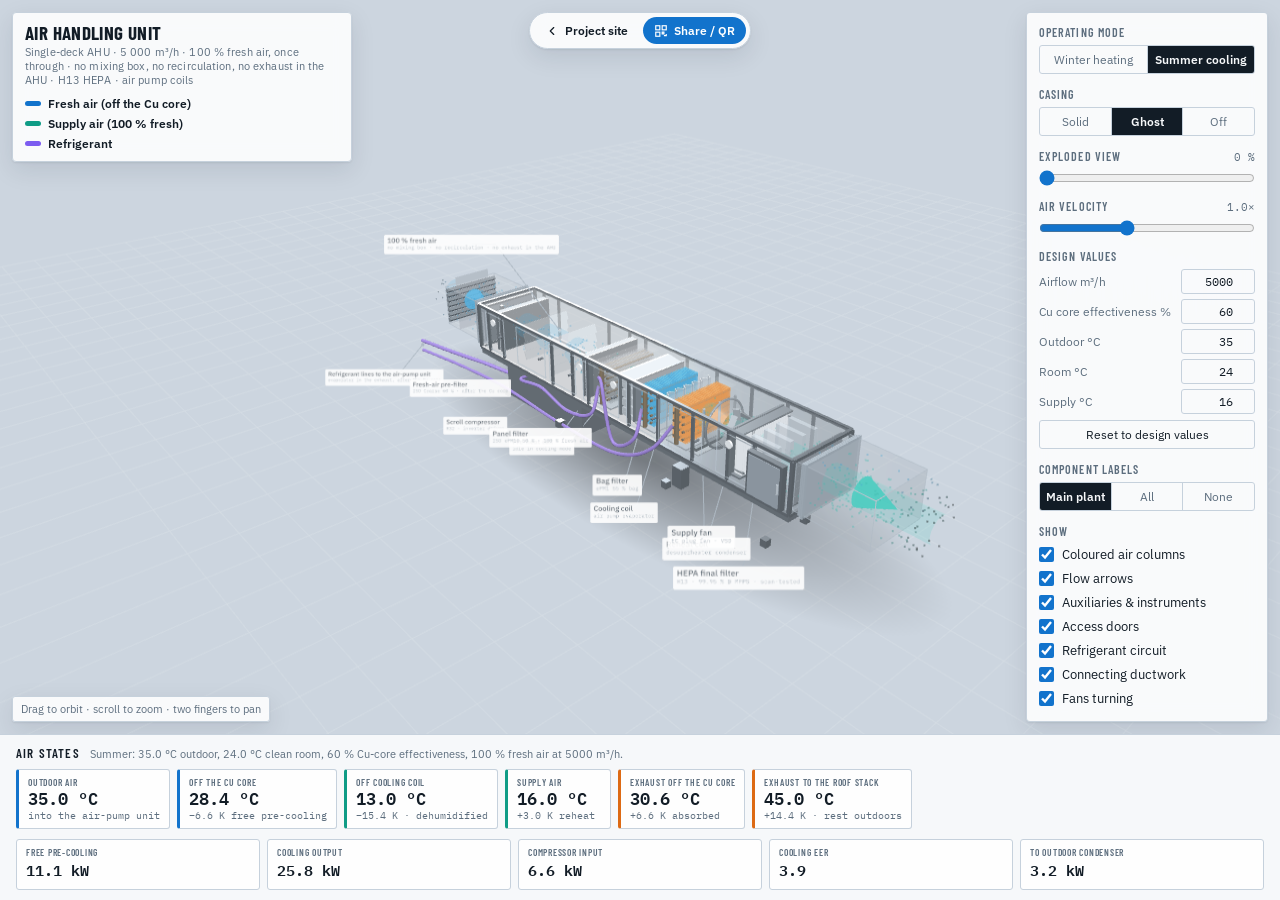
==== commit 3c3b5ea7: "Models A, B, C open in summer cooling: the clean-room exhaust pre-cools the hot fresh air Co-Authore" ====
--- a/simulators/ahu.html
+++ b/simulators/ahu.html
@@ -153,8 +153,8 @@
       <div class="grp">
         <span class="lbl">Operating mode</span>
         <div class="seg" id="segSeason">
-          <button data-v="winter" aria-pressed="true">Winter heating</button>
-          <button data-v="summer" aria-pressed="false">Summer cooling</button>
+          <button data-v="winter" aria-pressed="false">Winter heating</button>
+          <button data-v="summer" aria-pressed="true">Summer cooling</button>
         </div>
       </div>
 
@@ -952,7 +952,7 @@
 }
 
 /* --------------------------------------------------------------- state  */
-var state={season:'winter',casing:'ghost',explode:0,speed:1,
+var state={season:'summer',casing:'ghost',explode:0,speed:1,
   doors:true,refrig:true,ducts:true,spin:true,playing:true};
 var COILS={preheat:coilPreheat,cooling:coilCooling,reheat:coilReheat};
 var COILLBL={preheat:lblPre,cooling:lblCool,reheat:lblRe};
